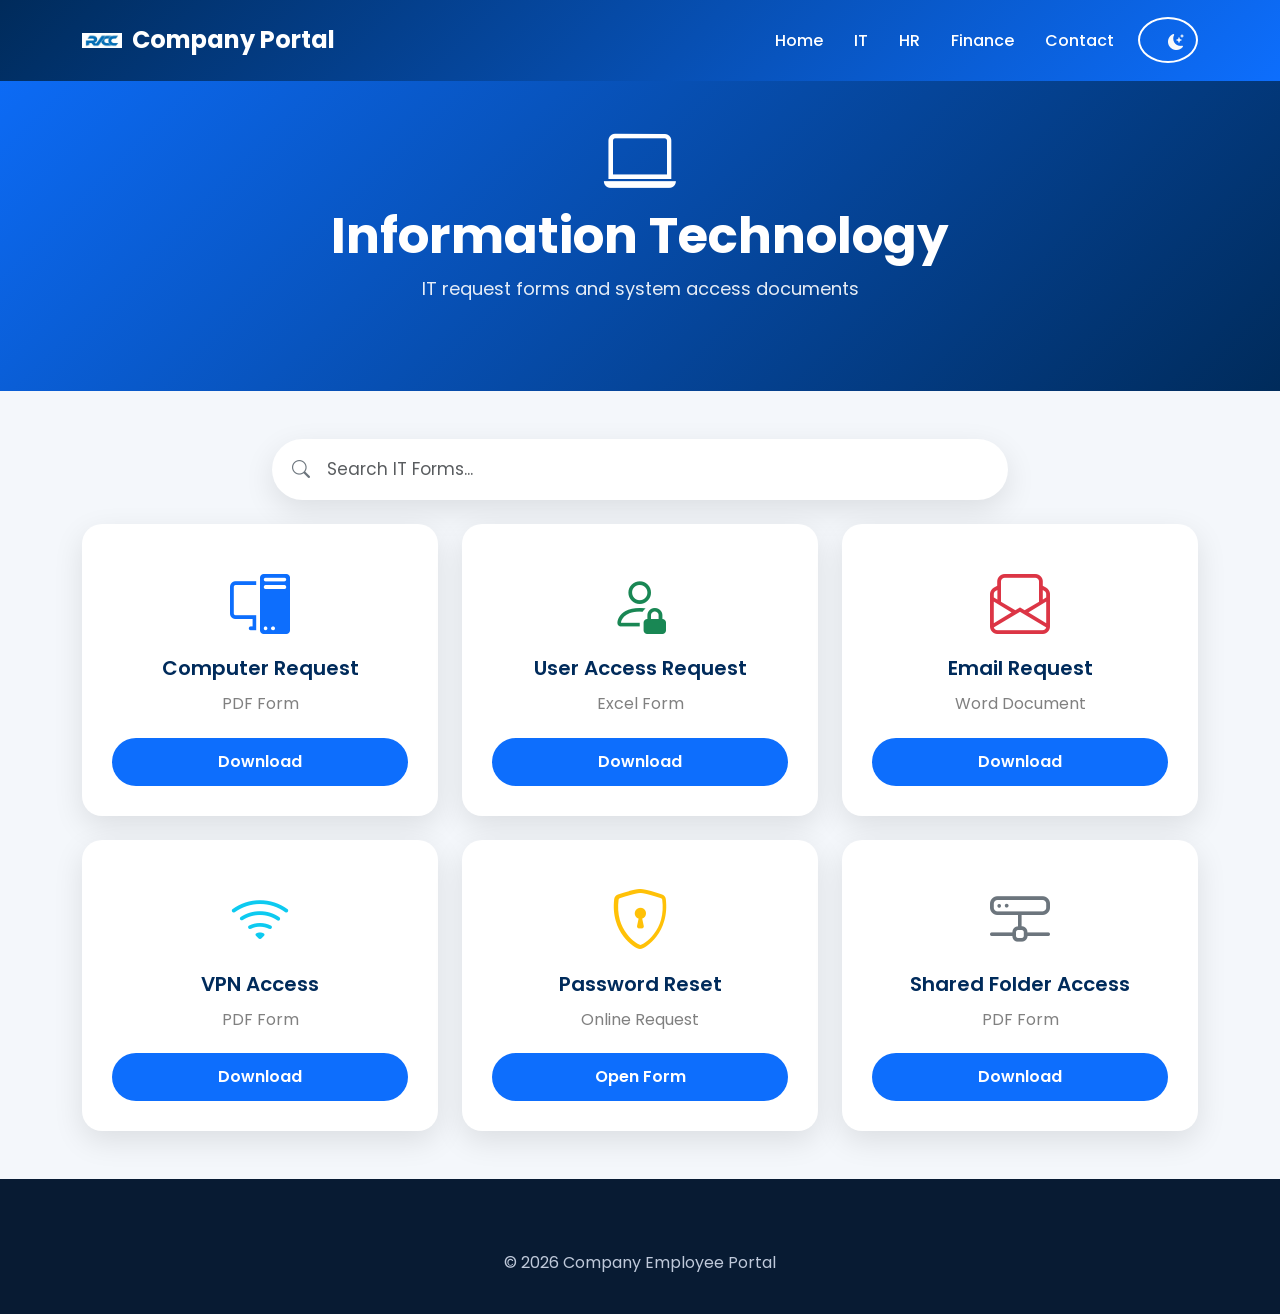
==== admin.html @ 0bd5b77a "Initial commit" ====
<!DOCTYPE html>
<html lang="en">

<head>

<meta charset="UTF-8">

<meta name="viewport" content="width=device-width, initial-scale=1">

<title>IT Forms | Company Employee Portal</title>

<link href="https://cdn.jsdelivr.net/npm/bootstrap@5.3.7/dist/css/bootstrap.min.css" rel="stylesheet">

<link rel="stylesheet" href="https://cdn.jsdelivr.net/npm/bootstrap-icons@1.11.3/font/bootstrap-icons.min.css">

<link rel="stylesheet" href="css/style.css">
<link rel="stylesheet" href="css/responsive.css">
<link rel="stylesheet" href="css/darkmode.css">
<link rel="stylesheet" href="css/animations.css">

</head>

<body>

<nav class="navbar navbar-expand-lg navbar-dark fixed-top">

<div class="container">

<a class="navbar-brand" href="index.html">

<img src="images/logo.png" width="40">

Company Portal

</a>

<button class="navbar-toggler" data-bs-toggle="collapse" data-bs-target="#navbar">

<span class="navbar-toggler-icon"></span>

</button>

<div class="collapse navbar-collapse" id="navbar">

<ul class="navbar-nav ms-auto">

<li class="nav-item"><a class="nav-link" href="index.html">Home</a></li>

<li class="nav-item"><a class="nav-link active" href="it.html">IT</a></li>

<li class="nav-item"><a class="nav-link" href="hr.html">HR</a></li>

<li class="nav-item"><a class="nav-link" href="finance.html">Finance</a></li>

<li class="nav-item"><a class="nav-link" href="contact.html">Contact</a></li>

</ul>

<button id="darkMode" class="btn btn-outline-light ms-3">

<i class="bi bi-moon-stars-fill"></i>

</button>

</div>

</div>

</nav>

<section class="department-header">

<div class="container text-center">

<i class="bi bi-laptop display-2"></i>

<h1>Information Technology</h1>

<p>IT request forms and system access documents</p>

</div>

</section>

<section class="container py-5">

<div class="row mb-4">

<div class="col-lg-8 mx-auto">

<div class="search-box">

<i class="bi bi-search"></i>

<input id="formSearch"

class="form-control"

placeholder="Search IT Forms...">

</div>

</div>

</div>

<div class="row g-4">

<div class="col-md-4">

<div class="form-card">

<i class="bi bi-pc-display form-icon text-primary"></i>

<h5>Computer Request</h5>

<p>PDF Form</p>

<a href="YOUR_ONEDRIVE_LINK"

class="btn btn-primary w-100"

target="_blank">

Download

</a>

</div>

</div>

<div class="col-md-4">

<div class="form-card">

<i class="bi bi-person-lock form-icon text-success"></i>

<h5>User Access Request</h5>

<p>Excel Form</p>

<a href="YOUR_ONEDRIVE_LINK"

class="btn btn-primary w-100"

target="_blank">

Download

</a>

</div>

</div>

<div class="col-md-4">

<div class="form-card">

<i class="bi bi-envelope-paper form-icon text-danger"></i>

<h5>Email Request</h5>

<p>Word Document</p>

<a href="YOUR_ONEDRIVE_LINK"

class="btn btn-primary w-100"

target="_blank">

Download

</a>

</div>

</div>

<div class="col-md-4">

<div class="form-card">

<i class="bi bi-wifi form-icon text-info"></i>

<h5>VPN Access</h5>

<p>PDF Form</p>

<a href="YOUR_ONEDRIVE_LINK"

class="btn btn-primary w-100"

target="_blank">

Download

</a>

</div>

</div>

<div class="col-md-4">

<div class="form-card">

<i class="bi bi-shield-lock form-icon text-warning"></i>

<h5>Password Reset</h5>

<p>Online Request</p>

<a href="YOUR_ONEDRIVE_LINK"

class="btn btn-primary w-100"

target="_blank">

Open Form

</a>

</div>

</div>

<div class="col-md-4">

<div class="form-card">

<i class="bi bi-hdd-network form-icon text-secondary"></i>

<h5>Shared Folder Access</h5>

<p>PDF Form</p>

<a href="YOUR_ONEDRIVE_LINK"

class="btn btn-primary w-100"

target="_blank">

Download

</a>

</div>

</div>

</div>

</section>

<footer class="footer">

<div class="container text-center">

<p>

© <span id="currentYear"></span>

Company Employee Portal

</p>

</div>

</footer>

<button id="scrollTopBtn" class="scroll-top">

<i class="bi bi-arrow-up"></i>

</button>

<script src="https://cdn.jsdelivr.net/npm/bootstrap@5.3.7/dist/js/bootstrap.bundle.min.js"></script>

<script src="js/script.js"></script>
<script src="js/search.js"></script>
<script src="js/darkmode.js"></script>
<script src="js/counter.js"></script>
<script src="js/scroll.js"></script>

</body>

</html>
---- css/style.css ----
/* =====================================================
   COMPANY EMPLOYEE PORTAL
   STYLE.CSS
===================================================== */

/* =============================
   Google Font
============================= */

@import url('https://fonts.googleapis.com/css2?family=Poppins:wght@300;400;500;600;700;800&display=swap');

/* =============================
   Root Variables
============================= */

:root{

    --primary:#0d6efd;
    --secondary:#002b5b;
    --accent:#0dcaf0;

    --success:#198754;
    --warning:#ffc107;
    --danger:#dc3545;

    --light:#f4f7fb;
    --white:#ffffff;

    --dark:#1b1b1b;

    --gray:#6c757d;

    --shadow:0 10px 30px rgba(0,0,0,.10);

    --radius:18px;

    --transition:.35s ease;

}

/* =============================
   Reset
============================= */

*{

margin:0;
padding:0;
box-sizing:border-box;

}

html{

scroll-behavior:smooth;

}

body{

font-family:'Poppins',sans-serif;

background:var(--light);

color:#333;

line-height:1.7;

overflow-x:hidden;

}

/* =============================
   Links
============================= */

a{

text-decoration:none;

transition:var(--transition);

}

a:hover{

text-decoration:none;

}

/* =============================
   Images
============================= */

img{

max-width:100%;

display:block;

}

/* =============================
   Section Padding
============================= */

section{

padding:70px 0;

}

/* =============================
   Section Title
============================= */

.section-title{

font-size:34px;

font-weight:700;

color:var(--secondary);

margin-bottom:40px;

position:relative;

}

.section-title::after{

content:"";

position:absolute;

left:0;

bottom:-12px;

width:80px;

height:4px;

background:var(--primary);

border-radius:20px;

}

/* =============================
   Buttons
============================= */

.btn{

border-radius:40px;

padding:12px 28px;

font-weight:600;

transition:.35s;

}

.btn-primary{

background:var(--primary);

border:none;

}

.btn-primary:hover{

transform:translateY(-3px);

box-shadow:0 10px 25px rgba(13,110,253,.30);

}

.btn-outline-light{

border:2px solid white;

}

.btn-outline-light:hover{

background:white;

color:var(--primary);

}

/* =============================
   Navbar
============================= */

.navbar{

background:linear-gradient(135deg,
var(--secondary),
var(--primary));

padding:15px 0;

transition:.4s;

z-index:9999;

}

.navbar-brand{

font-size:24px;

font-weight:700;

color:white;

display:flex;

align-items:center;

}

.navbar-brand img{

margin-right:10px;

}

.navbar-nav .nav-link{

color:white;

font-weight:500;

margin-left:15px;

transition:.3s;

}

.navbar-nav .nav-link:hover{

color:#ffd54f;

}

.navbar .form-control{

border-radius:50px;

padding-left:18px;

}

#darkMode{

border-radius:50%;

width:46px;

height:46px;

}

/* =============================
   Hero Section
============================= */

.hero{

background:linear-gradient(135deg,
#0d6efd,
#002b5b);

min-height:100vh;

display:flex;

align-items:center;

color:white;

padding-top:120px;

}

.hero h1{

font-size:55px;

font-weight:800;

margin-bottom:25px;

}

.hero p{

font-size:18px;

opacity:.95;

margin-bottom:30px;

}

.hero-img{

animation:floatImage 4s ease-in-out infinite;

filter:drop-shadow(0 25px 30px rgba(0,0,0,.25));

}

/* =============================
   Statistics
============================= */

.stats{

background:white;

}

.stat-card{

background:white;

padding:40px;

border-radius:20px;

box-shadow:var(--shadow);

text-align:center;

transition:.35s;

height:100%;

}

.stat-card:hover{

transform:translateY(-8px);

}

.stat-card i{

font-size:50px;

color:var(--primary);

margin-bottom:20px;

}

.stat-card h2{

font-size:42px;

font-weight:700;

color:var(--secondary);

}

.stat-card p{

color:gray;

margin-top:10px;

}
/* =====================================================
   QUICK ACCESS CARDS
===================================================== */

.portal-card{

    background:rgba(255,255,255,.85);

    backdrop-filter:blur(10px);

    border-radius:20px;

    padding:35px;

    text-align:center;

    box-shadow:0 12px 30px rgba(0,0,0,.08);

    transition:.4s;

    height:100%;

    border:1px solid rgba(255,255,255,.25);

}

.portal-card:hover{

    transform:translateY(-10px);

    box-shadow:0 25px 40px rgba(13,110,253,.18);

}

.portal-card i{

    font-size:55px;

    color:var(--primary);

    margin-bottom:20px;

}

.portal-card h4{

    font-size:22px;

    font-weight:600;

    color:var(--secondary);

    margin-bottom:18px;

}

/* =====================================================
   ANNOUNCEMENTS
===================================================== */

.announcement-card{

    background:white;

    display:flex;

    gap:20px;

    align-items:flex-start;

    border-left:5px solid var(--primary);

    padding:25px;

    border-radius:15px;

    box-shadow:var(--shadow);

    margin-bottom:25px;

    transition:.35s;

}

.announcement-card:hover{

    transform:translateX(8px);

}

.announcement-date{

    background:var(--primary);

    color:white;

    min-width:95px;

    padding:12px;

    text-align:center;

    border-radius:12px;

    font-size:14px;

    font-weight:600;

}

.announcement-card h5{

    color:var(--secondary);

    margin-bottom:8px;

}

.announcement-card p{

    color:#666;

    margin:0;

}

/* =====================================================
   SEARCH AREA
===================================================== */

.search-area{

    background:linear-gradient(135deg,#eef5ff,#ffffff);

}

.search-box{

    position:relative;

}

.search-box i{

    position:absolute;

    left:20px;

    top:50%;

    transform:translateY(-50%);

    color:var(--gray);

    font-size:18px;

}

.search-box input{

    padding:18px 18px 18px 55px;

    border:none;

    border-radius:50px;

    box-shadow:var(--shadow);

    font-size:17px;

}

.search-box input:focus{

    box-shadow:0 0 0 .25rem rgba(13,110,253,.25);

}

/* =====================================================
   FORM CARDS
===================================================== */

.form-card{

    background:white;

    border-radius:20px;

    padding:30px;

    text-align:center;

    box-shadow:var(--shadow);

    transition:.35s;

    height:100%;

}

.form-card:hover{

    transform:translateY(-10px);

    box-shadow:0 20px 35px rgba(0,0,0,.15);

}

.form-icon{

    font-size:60px;

    margin-bottom:20px;

}

.form-card h5{

    color:var(--secondary);

    font-weight:600;

    margin-bottom:10px;

}

.form-card p{

    color:gray;

    margin-bottom:20px;

}

/* =====================================================
   DEPARTMENTS
===================================================== */

.department-section{

    background:#f8fbff;

}

.department-card{

    display:block;

    background:white;

    border-radius:18px;

    text-align:center;

    padding:35px 20px;

    box-shadow:var(--shadow);

    transition:.35s;

    color:var(--secondary);

}

.department-card:hover{

    background:linear-gradient(135deg,var(--primary),var(--secondary));

    color:white;

    transform:translateY(-10px);

}

.department-card i{

    font-size:55px;

    margin-bottom:15px;

    display:block;

}

.department-card h5{

    font-weight:600;

}

/* =====================================================
   POLICY CARDS
===================================================== */

.policy-card{

    background:white;

    border-radius:20px;

    padding:30px;

    text-align:center;

    box-shadow:var(--shadow);

    transition:.35s;

    height:100%;

}

.policy-card:hover{

    transform:translateY(-8px);

    border-top:5px solid var(--primary);

}

.policy-card i{

    font-size:50px;

    color:var(--primary);

    margin-bottom:18px;

}

.policy-card h5{

    color:var(--secondary);

    margin-bottom:10px;

}

.policy-card p{

    color:#666;

    min-height:55px;

}

/* =====================================================
   USEFUL LINKS
===================================================== */

.useful-links{

    background:linear-gradient(135deg,#0d6efd,#002b5b);

}

.useful-links .section-title{

    color:white;

}

.link-card{

    display:block;

    background:rgba(255,255,255,.15);

    backdrop-filter:blur(8px);

    color:white;

    border-radius:20px;

    text-align:center;

    padding:25px;

    transition:.35s;

}

.link-card:hover{

    background:white;

    color:var(--primary);

    transform:translateY(-8px);

}

.link-card i{

    font-size:42px;

    display:block;

    margin-bottom:12px;

}


.contact-card{

    background:#fff;

    border-radius:20px;

    padding:30px;

    text-align:center;

    box-shadow:0 10px 25px rgba(0,0,0,.08);

    transition:.35s;

    height:100%;

    border-top:5px solid transparent;

}

.contact-card:hover{

    transform:translateY(-10px);

    border-top:5px solid var(--primary);

}

.contact-card i{

    font-size:55px;

    color:var(--primary);

    margin-bottom:20px;

}

.contact-card h5{

    color:var(--secondary);

    font-weight:600;

    margin-bottom:15px;

}

.contact-card p{

    margin-bottom:8px;

    color:#666;

    font-size:15px;

}

/* =====================================================
   NEWSLETTER SECTION
===================================================== */

.newsletter{

    background:linear-gradient(135deg,#0d6efd,#002b5b);

    color:#fff;

}

.newsletter h2{

    font-size:38px;

    font-weight:700;

    margin-bottom:15px;

}

.newsletter p{

    font-size:17px;

    opacity:.9;

}

.newsletter .btn{

    background:#fff;

    color:var(--primary);

    border:none;

    font-weight:600;

}

.newsletter .btn:hover{

    transform:translateY(-4px);

}

/* =====================================================
   FOOTER
===================================================== */

.footer{

    background:#081b33;

    color:#d9e5ff;

    padding:70px 0 20px;

}

.footer h4,
.footer h5{

    color:#fff;

    margin-bottom:20px;

}

.footer p{

    color:#bfc9da;

    line-height:1.8;

}

.footer-links{

    list-style:none;

    padding:0;

    margin:0;

}

.footer-links li{

    margin-bottom:12px;

}

.footer-links a{

    color:#d9e5ff;

    transition:.3s;

}

.footer-links a:hover{

    color:#fff;

    padding-left:8px;

}

.footer hr{

    border-color:rgba(255,255,255,.15);

    margin:35px 0;

}

/* =====================================================
   SOCIAL ICONS
===================================================== */

.social-icons{

    display:flex;

    gap:12px;

    margin-top:20px;

}

.social-icons a{

    width:45px;

    height:45px;

    display:flex;

    align-items:center;

    justify-content:center;

    border-radius:50%;

    background:rgba(255,255,255,.1);

    color:#fff;

    transition:.35s;

}

.social-icons a:hover{

    background:var(--primary);

    transform:translateY(-6px);

}

/* =====================================================
   SCROLL TO TOP
===================================================== */

.scroll-top{

    position:fixed;

    right:30px;

    bottom:30px;

    width:55px;

    height:55px;

    border:none;

    border-radius:50%;

    background:var(--primary);

    color:#fff;

    font-size:22px;

    cursor:pointer;

    display:none;

    z-index:999;

    box-shadow:0 8px 20px rgba(13,110,253,.35);

    transition:.35s;

}

.scroll-top:hover{

    transform:translateY(-6px);

    background:#0056d6;

}

/* =====================================================
   BADGES
===================================================== */

.badge{

    padding:10px 18px;

    border-radius:30px;

    font-weight:500;

    letter-spacing:.5px;

}

/* =====================================================
   GLASS EFFECT
===================================================== */

.glass{

    background:rgba(255,255,255,.18);

    backdrop-filter:blur(12px);

    border:1px solid rgba(255,255,255,.25);

}

/* =====================================================
   SHADOW UTILITIES
===================================================== */

.shadow-soft{

    box-shadow:0 12px 30px rgba(0,0,0,.08);

}

.shadow-medium{

    box-shadow:0 18px 35px rgba(0,0,0,.12);

}

.shadow-large{

    box-shadow:0 25px 50px rgba(0,0,0,.18);

}

/* =====================================================
   SPACING HELPERS
===================================================== */

.mt-80{

    margin-top:80px;

}

.mb-80{

    margin-bottom:80px;

}

.py-80{

    padding:80px 0;

}

/* =====================================================
   CARD HOVER EFFECT
===================================================== */

.portal-card,
.form-card,
.policy-card,
.contact-card{

    overflow:hidden;

    position:relative;

}

.portal-card::before,
.form-card::before,
.policy-card::before,
.contact-card::before{

    content:"";

    position:absolute;

    left:-100%;

    top:0;

    width:100%;

    height:100%;

    background:linear-gradient(
        120deg,
        transparent,
        rgba(255,255,255,.35),
        transparent
    );

    transition:.7s;

}

.portal-card:hover::before,
.form-card:hover::before,
.policy-card:hover::before,
.contact-card:hover::before{

    left:100%;

}

/* =====================================================
   HERO IMAGE ANIMATION
===================================================== */

@keyframes floatImage{

    0%{
        transform:translateY(0px);
    }

    50%{
        transform:translateY(-18px);
    }

    100%{
        transform:translateY(0px);
    }

}

/* =====================================================
   FADE UP ANIMATION
===================================================== */

@keyframes fadeUp{

    from{

        opacity:0;

        transform:translateY(40px);

    }

    to{

        opacity:1;

        transform:translateY(0);

    }

}

.fade-up{

    animation:fadeUp .8s ease;

}

/* =====================================================
   ZOOM IN
===================================================== */

@keyframes zoomIn{

    from{

        transform:scale(.85);

        opacity:0;

    }

    to{

        transform:scale(1);

        opacity:1;

    }

}

.zoom{

    animation:zoomIn .6s ease;

}

/* =====================================================
   SLIDE LEFT
===================================================== */

@keyframes slideLeft{

    from{

        opacity:0;

        transform:translateX(-60px);

    }

    to{

        opacity:1;

        transform:translateX(0);

    }

}

.slide-left{

    animation:slideLeft .7s ease;

}

/* =====================================================
   SLIDE RIGHT
===================================================== */

@keyframes slideRight{

    from{

        opacity:0;

        transform:translateX(60px);

    }

    to{

        opacity:1;

        transform:translateX(0);

    }

}

.slide-right{

    animation:slideRight .7s ease;

}

/* =====================================================
   COUNTER
===================================================== */

.counter{

    font-size:48px;

    font-weight:700;

    color:var(--secondary);

}

/* =====================================================
   TABLE DESIGN
===================================================== */

.table{

    background:#fff;

    border-radius:15px;

    overflow:hidden;

    box-shadow:var(--shadow);

}

.table thead{

    background:var(--primary);

    color:#fff;

}

.table th{

    border:none;

    padding:18px;

}

.table td{

    padding:18px;

    vertical-align:middle;

}

.table tbody tr:hover{

    background:#f5f9ff;

}

/* =====================================================
   DOCUMENT LIST
===================================================== */

.document-item{

    display:flex;

    justify-content:space-between;

    align-items:center;

    background:#fff;

    padding:18px 20px;

    border-radius:15px;

    margin-bottom:15px;

    box-shadow:0 6px 15px rgba(0,0,0,.06);

    transition:.3s;

}

.document-item:hover{

    transform:translateX(8px);

    border-left:5px solid var(--primary);

}

.document-item h6{

    margin:0;

    font-weight:600;

    color:var(--secondary);

}

.document-item p{

    margin:0;

    color:#666;

    font-size:14px;

}

/* =====================================================
   DOWNLOAD BUTTON
===================================================== */

.download-btn{

    background:var(--primary);

    color:#fff;

    border:none;

    padding:8px 18px;

    border-radius:30px;

    transition:.3s;

}

.download-btn:hover{

    background:var(--secondary);

    transform:translateY(-2px);

}

/* =====================================================
   DEPARTMENT HEADER
===================================================== */

.department-header{

    background:linear-gradient(
        135deg,
        var(--primary),
        var(--secondary)
    );

    color:#fff;

    padding:120px 0 70px;

    text-align:center;

}

.department-header h1{

    font-size:50px;

    font-weight:700;

}

.department-header p{

    font-size:18px;

    opacity:.9;

}

/* =====================================================
   BREADCRUMB
===================================================== */

.breadcrumb{

    background:transparent;

    margin-bottom:0;

}

.breadcrumb-item a{

    color:#fff;

}

.breadcrumb-item.active{

    color:#ddd;

}

/* =====================================================
   CATEGORY CARD
===================================================== */

.category-card{

    background:#fff;

    border-radius:18px;

    text-align:center;

    padding:30px;

    box-shadow:var(--shadow);

    transition:.35s;

}

.category-card:hover{

    transform:translateY(-8px);

}

.category-card i{

    font-size:45px;

    color:var(--primary);

    margin-bottom:15px;

}

.category-card h5{

    color:var(--secondary);

}

/* =====================================================
   ALERT BOX
===================================================== */

.alert-custom{

    border-left:5px solid var(--warning);

    background:#fff8e1;

    padding:18px;

    border-radius:12px;

    color:#5f4b00;

}

/* =====================================================
   LOADING SPINNER
===================================================== */

.loader{

    width:60px;

    height:60px;

    border:6px solid #eee;

    border-top:6px solid var(--primary);

    border-radius:50%;

    animation:spin 1s linear infinite;

    margin:auto;

}

@keyframes spin{

    100%{

        transform:rotate(360deg);

    }

}

/* =====================================================
   ICON COLORS
===================================================== */

.text-hr{

    color:#198754;

}

.text-it{

    color:#0d6efd;

}

.text-finance{

    color:#ffc107;

}

.text-hse{

    color:#dc3545;

}

.text-admin{

    color:#6f42c1;

}

/* =====================================================
   DASHBOARD WIDGETS
===================================================== */

.dashboard-widget{
    background:#fff;
    border-radius:20px;
    padding:25px;
    box-shadow:var(--shadow);
    transition:.35s;
    height:100%;
}

.dashboard-widget:hover{
    transform:translateY(-8px);
}

.dashboard-widget h4{
    color:var(--secondary);
    margin-bottom:15px;
}

.dashboard-widget p{
    color:#666;
}

/* =====================================================
   INFO BOX
===================================================== */

.info-box{
    display:flex;
    align-items:center;
    gap:18px;
    background:#fff;
    padding:20px;
    border-radius:18px;
    box-shadow:var(--shadow);
    margin-bottom:20px;
}

.info-box i{
    width:65px;
    height:65px;
    display:flex;
    align-items:center;
    justify-content:center;
    background:var(--primary);
    color:#fff;
    font-size:28px;
    border-radius:15px;
}

.info-box h5{
    margin:0;
    color:var(--secondary);
}

.info-box span{
    color:#777;
    font-size:14px;
}

/* =====================================================
   FILE BADGES
===================================================== */

.file-badge{
    display:inline-block;
    padding:6px 14px;
    border-radius:25px;
    color:#fff;
    font-size:13px;
    font-weight:600;
}

.pdf{
    background:#dc3545;
}

.word{
    background:#0d6efd;
}

.excel{
    background:#198754;
}

.zip{
    background:#6f42c1;
}

/* =====================================================
   NOTIFICATION BADGE
===================================================== */

.notify-badge{
    background:red;
    color:#fff;
    font-size:12px;
    border-radius:50%;
    width:22px;
    height:22px;
    display:flex;
    align-items:center;
    justify-content:center;
}

/* =====================================================
   SEARCH RESULT
===================================================== */

.search-result{
    background:#fff;
    border-radius:15px;
    padding:18px;
    margin-bottom:15px;
    box-shadow:0 8px 20px rgba(0,0,0,.08);
    transition:.3s;
}

.search-result:hover{
    transform:translateX(5px);
}

.search-result h6{
    color:var(--secondary);
}

.search-result small{
    color:#888;
}

/* =====================================================
   TIMELINE
===================================================== */

.timeline{
    position:relative;
    padding-left:35px;
}

.timeline::before{
    content:"";
    position:absolute;
    left:10px;
    top:0;
    bottom:0;
    width:3px;
    background:var(--primary);
}

.timeline-item{
    position:relative;
    margin-bottom:30px;
}

.timeline-item::before{
    content:"";
    position:absolute;
    left:-30px;
    top:5px;
    width:18px;
    height:18px;
    background:var(--primary);
    border-radius:50%;
}

.timeline-item h6{
    color:var(--secondary);
    margin-bottom:5px;
}

.timeline-item p{
    color:#666;
    margin:0;
}

/* =====================================================
   CUSTOM SCROLLBAR
===================================================== */

::-webkit-scrollbar{
    width:10px;
}

::-webkit-scrollbar-track{
    background:#f1f1f1;
}

::-webkit-scrollbar-thumb{
    background:var(--primary);
    border-radius:30px;
}

::-webkit-scrollbar-thumb:hover{
    background:var(--secondary);
}

/* =====================================================
   PRINT STYLE
===================================================== */

@media print{

    .navbar,
    .footer,
    .scroll-top,
    .btn{
        display:none;
    }

    body{
        background:white;
    }

}

/* =====================================================
   UTILITIES
===================================================== */

.rounded-xl{
    border-radius:25px;
}

.text-primary-dark{
    color:var(--secondary);
}

.bg-gradient-blue{
    background:linear-gradient(
        135deg,
        var(--primary),
        var(--secondary)
    );
}

.bg-light-blue{
    background:#eef5ff;
}

.text-small{
    font-size:14px;
}

.text-large{
    font-size:20px;
}

.border-primary{
    border:2px solid var(--primary);
}

.border-radius{
    border-radius:20px;
}

.cursor-pointer{
    cursor:pointer;
}

/* =====================================================
   END OF STYLE.CSS
===================================================== */
---- css/responsive.css ----
/* ============================================
   RESPONSIVE.CSS
============================================ */

/* Large Devices */

@media (max-width:1200px){

.hero h1{

font-size:48px;

}

.hero p{

font-size:17px;

}

.section-title{

font-size:32px;

}

}

/* Tablets */

@media (max-width:992px){

.navbar{

padding:12px 0;

}

.navbar-nav{

margin-top:20px;

text-align:center;

}

.navbar-nav .nav-link{

margin:8px 0;

}

.hero{

text-align:center;

padding-top:130px;

min-height:auto;

}

.hero h1{

font-size:40px;

}

.hero p{

font-size:16px;

}

.hero-img{

margin-top:40px;

max-width:400px;

margin-left:auto;

margin-right:auto;

}

.section-title{

text-align:center;

}

.section-title::after{

left:50%;

transform:translateX(-50%);

}

.portal-card,

.form-card,

.policy-card,

.contact-card,

.stat-card{

margin-bottom:20px;

}

.newsletter{

text-align:center;

}

.newsletter .btn{

margin-top:20px;

}

.footer{

text-align:center;

}

.social-icons{

justify-content:center;

margin-top:20px;

}

}

/* Mobile */

@media (max-width:768px){

.hero{

padding-top:120px;

}

.hero h1{

font-size:34px;

line-height:1.3;

}

.hero p{

font-size:15px;

}

.hero .btn{

width:100%;

margin-bottom:15px;

}

.stat-card{

padding:25px;

}

.stat-card h2{

font-size:34px;

}

.portal-card{

padding:25px;

}

.portal-card i{

font-size:42px;

}

.form-card{

padding:25px;

}

.policy-card{

padding:25px;

}

.department-card{

padding:25px;

}

.contact-card{

padding:25px;

}

.search-box input{

font-size:15px;

padding:14px 18px 14px 50px;

}

.announcement-card{

flex-direction:column;

text-align:center;

}

.announcement-date{

width:100%;

}

.footer{

padding:50px 0 20px;

}

}

/* Small Mobile */

@media (max-width:576px){

.hero h1{

font-size:28px;

}

.section-title{

font-size:26px;

}

.navbar-brand{

font-size:20px;

}

.btn{

padding:10px 20px;

font-size:14px;

}

.form-control{

font-size:14px;

}

.stat-card i{

font-size:40px;

}

.form-icon{

font-size:50px;

}

.department-card i{

font-size:45px;

}

.contact-card i{

font-size:45px;

}

.scroll-top{

width:45px;

height:45px;

font-size:18px;

right:15px;

bottom:15px;

}

}

/* Landscape Mobile */

@media (max-width:768px) and (orientation:landscape){

.hero{

padding-top:100px;

}

.hero-img{

max-width:250px;

}

}
---- css/darkmode.css ----
/* ==========================================
   DARK MODE
========================================== */

body.dark-mode{

    background:#121212;
    color:#e8e8e8;
}

/* Navbar */

body.dark-mode .navbar{

    background:linear-gradient(135deg,#111827,#1f2937);

}

/* Hero */

body.dark-mode .hero{

    background:linear-gradient(135deg,#111827,#1e3a8a);

}

/* Cards */

body.dark-mode .portal-card,
body.dark-mode .form-card,
body.dark-mode .policy-card,
body.dark-mode .contact-card,
body.dark-mode .stat-card,
body.dark-mode .announcement-card,
body.dark-mode .dashboard-widget,
body.dark-mode .category-card,
body.dark-mode .document-item{

    background:#1f2937;
    color:#f5f5f5;
    border:1px solid #374151;

}

/* Text */

body.dark-mode h1,
body.dark-mode h2,
body.dark-mode h3,
body.dark-mode h4,
body.dark-mode h5,
body.dark-mode h6{

    color:#ffffff;

}

body.dark-mode p{

    color:#d1d5db;

}

body.dark-mode .section-title{

    color:#ffffff;

}

/* Search */

body.dark-mode .search-area{

    background:#111827;

}

body.dark-mode .search-box input{

    background:#374151;
    color:#ffffff;
    border:1px solid #4b5563;

}

body.dark-mode .search-box input::placeholder{

    color:#cbd5e1;

}

/* Table */

body.dark-mode .table{

    background:#1f2937;
    color:white;

}

body.dark-mode .table td{

    border-color:#374151;

}

body.dark-mode .table tbody tr:hover{

    background:#2d3748;

}

/* Department Section */

body.dark-mode .department-section{

    background:#111827;

}

/* Useful Links */

body.dark-mode .link-card{

    background:#1f2937;
    color:white;

}

body.dark-mode .link-card:hover{

    background:#2563eb;

}

/* Newsletter */

body.dark-mode .newsletter{

    background:linear-gradient(135deg,#111827,#1e293b);

}

/* Footer */

body.dark-mode .footer{

    background:#0b1120;

}

/* Forms */

body.dark-mode input,
body.dark-mode textarea,
body.dark-mode select{

    background:#374151;
    color:white;
    border:1px solid #4b5563;

}

body.dark-mode input::placeholder,
body.dark-mode textarea::placeholder{

    color:#cbd5e1;

}

/* Buttons */

body.dark-mode .btn-primary{

    background:#2563eb;

}

body.dark-mode .btn-outline-primary{

    color:#60a5fa;
    border-color:#60a5fa;

}

body.dark-mode .btn-outline-primary:hover{

    background:#2563eb;
    color:white;

}

/* Scroll Button */

body.dark-mode .scroll-top{

    background:#2563eb;

}

/* Footer Links */

body.dark-mode .footer-links a{

    color:#cbd5e1;

}

body.dark-mode .footer-links a:hover{

    color:#ffffff;

}

/* Smooth Transition */

body,
.navbar,
.portal-card,
.form-card,
.policy-card,
.contact-card,
.footer,
.hero,
.department-section{

    transition:all .4s ease;

}
---- css/animations.css ----
/* ==========================================
   ANIMATIONS.CSS
========================================== */

/* Fade In */

@keyframes fadeIn {

    from {
        opacity: 0;
    }

    to {
        opacity: 1;
    }

}

.fade-in {
    animation: fadeIn 0.8s ease-in-out;
}

/* Fade Up */

@keyframes fadeUp {

    from {

        opacity: 0;

        transform: translateY(40px);

    }

    to {

        opacity: 1;

        transform: translateY(0);

    }

}

.fade-up {

    animation: fadeUp .8s ease forwards;

}

/* Slide Left */

@keyframes slideLeft {

    from {

        transform: translateX(-60px);

        opacity: 0;

    }

    to {

        transform: translateX(0);

        opacity: 1;

    }

}

.slide-left {

    animation: slideLeft .8s ease;

}

/* Slide Right */

@keyframes slideRight {

    from {

        transform: translateX(60px);

        opacity: 0;

    }

    to {

        transform: translateX(0);

        opacity: 1;

    }

}

.slide-right {

    animation: slideRight .8s ease;

}

/* Zoom */

@keyframes zoom {

    from {

        transform: scale(.8);

        opacity: 0;

    }

    to {

        transform: scale(1);

        opacity: 1;

    }

}

.zoom {

    animation: zoom .6s ease;

}

/* Floating */

@keyframes floating {

    0% {

        transform: translateY(0);

    }

    50% {

        transform: translateY(-10px);

    }

    100% {

        transform: translateY(0);

    }

}

.float {

    animation: floating 3s ease-in-out infinite;

}

/* Rotate */

@keyframes rotateIcon {

    from {

        transform: rotate(0deg);

    }

    to {

        transform: rotate(360deg);

    }

}

.rotate:hover {

    animation: rotateIcon .8s linear;

}

/* Pulse */

@keyframes pulse {

    0% {

        transform: scale(1);

    }

    50% {

        transform: scale(1.08);

    }

    100% {

        transform: scale(1);

    }

}

.pulse:hover {

    animation: pulse .6s;

}

/* Bounce */

@keyframes bounce {

    0%,100% {

        transform: translateY(0);

    }

    50% {

        transform: translateY(-12px);

    }

}

.bounce:hover {

    animation: bounce .6s;

}

/* Card Hover */

.portal-card,
.form-card,
.policy-card,
.contact-card,
.department-card{

    transition:all .35s ease;

}

.portal-card:hover,
.form-card:hover,
.policy-card:hover,
.contact-card:hover,
.department-card:hover{

    transform:translateY(-10px);

}

/* Button Hover */

.btn{

    transition:.3s;

}

.btn:hover{

    transform:translateY(-3px);

}

/* Icon Hover */

i{

    transition:.3s;

}

.portal-card:hover i,
.department-card:hover i,
.contact-card:hover i{

    transform:scale(1.15);

}

/* Hero Image */

.hero-img{

    animation:floating 5s ease-in-out infinite;

}

/* Scroll Reveal */

.reveal{

    opacity:0;

    transform:translateY(60px);

    transition:1s;

}

.reveal.active{

    opacity:1;

    transform:translateY(0);

}

/* Loader */

.loader{

    width:60px;

    height:60px;

    border:6px solid #ddd;

    border-top:6px solid #0d6efd;

    border-radius:50%;

    animation:spin 1s linear infinite;

}

@keyframes spin{

    100%{

        transform:rotate(360deg);

    }

}

/* Ripple Button */

.btn-ripple{

    position:relative;

    overflow:hidden;

}

.btn-ripple::after{

    content:"";

    position:absolute;

    width:0;

    height:0;

    background:rgba(255,255,255,.4);

    border-radius:50%;

    left:50%;

    top:50%;

    transform:translate(-50%,-50%);

    transition:.6s;

}

.btn-ripple:hover::after{

    width:300px;

    height:300px;

}

/* Smooth Page */

body{

    animation:fadeIn .6s;

}
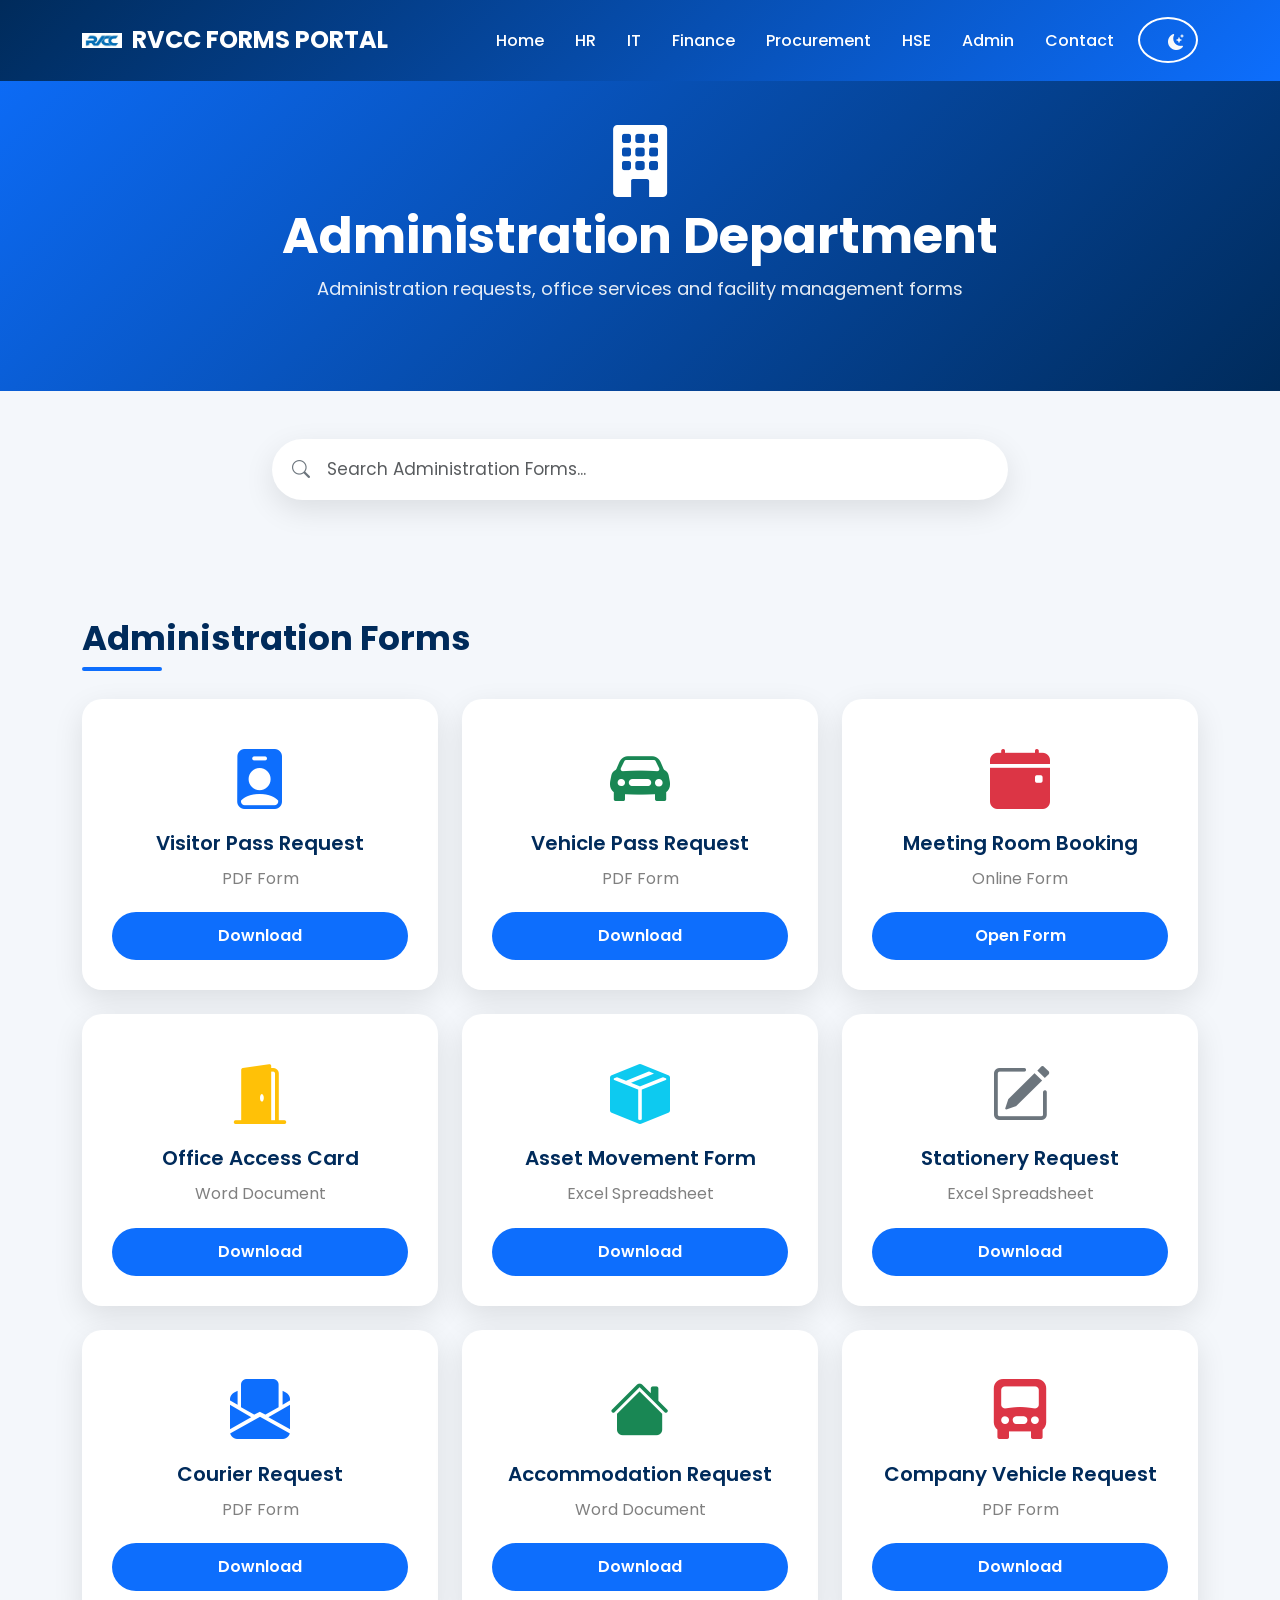
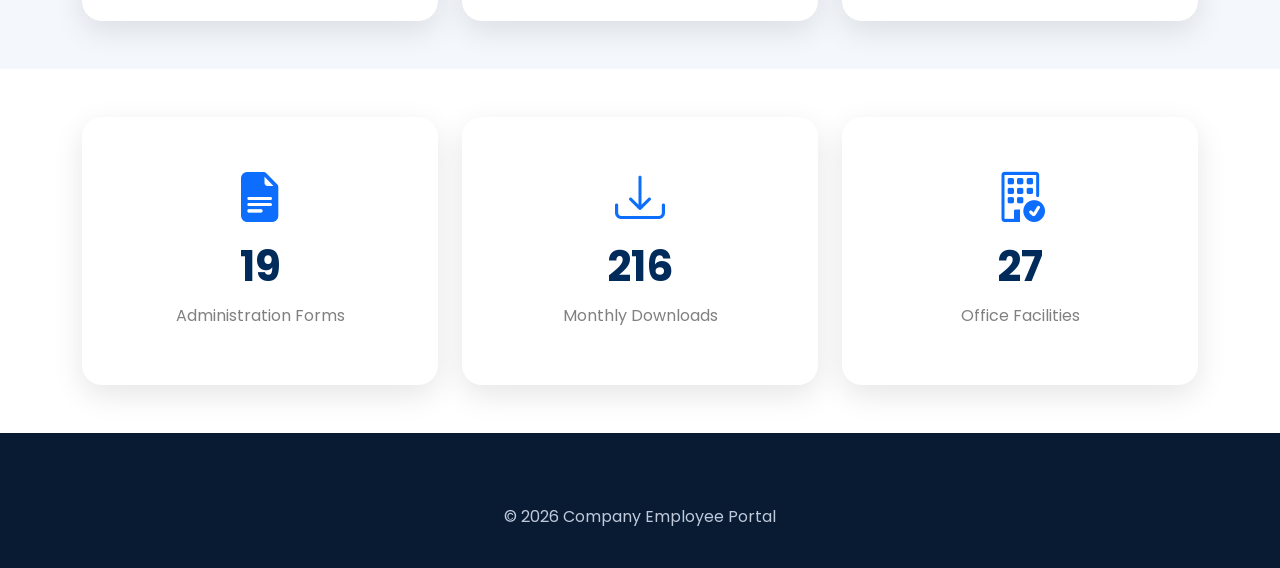
==== commit b2745d76: "updated changes" ====
--- a/admin.html
+++ b/admin.html
@@ -4,13 +4,11 @@
 <head>
 
 <meta charset="UTF-8">
-
 <meta name="viewport" content="width=device-width, initial-scale=1">
 
-<title>IT Forms | Company Employee Portal</title>
+<title>Administration Forms | Company Employee Portal</title>
 
 <link href="https://cdn.jsdelivr.net/npm/bootstrap@5.3.7/dist/css/bootstrap.min.css" rel="stylesheet">
-
 <link rel="stylesheet" href="https://cdn.jsdelivr.net/npm/bootstrap-icons@1.11.3/font/bootstrap-icons.min.css">
 
 <link rel="stylesheet" href="css/style.css">
@@ -22,6 +20,8 @@
 
 <body>
 
+<!-- ================= NAVBAR ================= -->
+
 <nav class="navbar navbar-expand-lg navbar-dark fixed-top">
 
 <div class="container">
@@ -30,11 +30,17 @@
 
 <img src="images/logo.png" width="40">
 
-Company Portal
-
-</a>
-
-<button class="navbar-toggler" data-bs-toggle="collapse" data-bs-target="#navbar">
+RVCC FORMS PORTAL
+
+</a>
+
+<button class="navbar-toggler"
+
+type="button"
+
+data-bs-toggle="collapse"
+
+data-bs-target="#navbar">
 
 <span class="navbar-toggler-icon"></span>
 
@@ -46,12 +52,18 @@
 
 <li class="nav-item"><a class="nav-link" href="index.html">Home</a></li>
 
-<li class="nav-item"><a class="nav-link active" href="it.html">IT</a></li>
-
 <li class="nav-item"><a class="nav-link" href="hr.html">HR</a></li>
 
+<li class="nav-item"><a class="nav-link" href="it.html">IT</a></li>
+
 <li class="nav-item"><a class="nav-link" href="finance.html">Finance</a></li>
 
+<li class="nav-item"><a class="nav-link" href="procurement.html">Procurement</a></li>
+
+<li class="nav-item"><a class="nav-link" href="hse.html">HSE</a></li>
+
+<li class="nav-item"><a class="nav-link active" href="admin.html">Admin</a></li>
+
 <li class="nav-item"><a class="nav-link" href="contact.html">Contact</a></li>
 
 </ul>
@@ -68,63 +80,264 @@
 
 </nav>
 
+<!-- ================= HEADER ================= -->
+
 <section class="department-header">
 
 <div class="container text-center">
 
-<i class="bi bi-laptop display-2"></i>
-
-<h1>Information Technology</h1>
-
-<p>IT request forms and system access documents</p>
+<i class="bi bi-building-fill display-2 mb-3"></i>
+
+<h1>Administration Department</h1>
+
+<p>
+
+Administration requests, office services and facility management forms
+
+</p>
 
 </div>
 
 </section>
 
+<!-- ================= SEARCH ================= -->
+
 <section class="container py-5">
 
-<div class="row mb-4">
-
-<div class="col-lg-8 mx-auto">
+<div class="row justify-content-center">
+
+<div class="col-lg-8">
 
 <div class="search-box">
 
 <i class="bi bi-search"></i>
 
-<input id="formSearch"
-
+<input
+id="formSearch"
 class="form-control"
-
-placeholder="Search IT Forms...">
-
-</div>
-
-</div>
-
-</div>
+placeholder="Search Administration Forms...">
+
+</div>
+
+</div>
+
+</div>
+
+</section>
+
+<!-- ================= DOCUMENTS ================= -->
+
+<section class="container pb-5">
+
+<h2 class="section-title">
+
+Administration Forms
+
+</h2>
 
 <div class="row g-4">
 
+<div class="col-lg-4 col-md-6">
+
+<div class="form-card">
+
+<i class="bi bi-person-badge-fill form-icon text-primary"></i>
+
+<h5>Visitor Pass Request</h5>
+
+<p>PDF Form</p>
+
+<a href="YOUR_ONEDRIVE_LINK" class="btn btn-primary w-100" target="_blank">
+
+Download
+
+</a>
+
+</div>
+
+</div>
+
+<div class="col-lg-4 col-md-6">
+
+<div class="form-card">
+
+<i class="bi bi-car-front-fill form-icon text-success"></i>
+
+<h5>Vehicle Pass Request</h5>
+
+<p>PDF Form</p>
+
+<a href="YOUR_ONEDRIVE_LINK" class="btn btn-primary w-100" target="_blank">
+
+Download
+
+</a>
+
+</div>
+
+</div>
+
+<div class="col-lg-4 col-md-6">
+
+<div class="form-card">
+
+<i class="bi bi-calendar-event-fill form-icon text-danger"></i>
+
+<h5>Meeting Room Booking</h5>
+
+<p>Online Form</p>
+
+<a href="YOUR_ONEDRIVE_LINK" class="btn btn-primary w-100" target="_blank">
+
+Open Form
+
+</a>
+
+</div>
+
+</div>
+
+<div class="col-lg-4 col-md-6">
+
+<div class="form-card">
+
+<i class="bi bi-door-open-fill form-icon text-warning"></i>
+
+<h5>Office Access Card</h5>
+
+<p>Word Document</p>
+
+<a href="YOUR_ONEDRIVE_LINK" class="btn btn-primary w-100" target="_blank">
+
+Download
+
+</a>
+
+</div>
+
+</div>
+
+<div class="col-lg-4 col-md-6">
+
+<div class="form-card">
+
+<i class="bi bi-box-seam-fill form-icon text-info"></i>
+
+<h5>Asset Movement Form</h5>
+
+<p>Excel Spreadsheet</p>
+
+<a href="YOUR_ONEDRIVE_LINK" class="btn btn-primary w-100" target="_blank">
+
+Download
+
+</a>
+
+</div>
+
+</div>
+
+<div class="col-lg-4 col-md-6">
+
+<div class="form-card">
+
+<i class="bi bi-pencil-square form-icon text-secondary"></i>
+
+<h5>Stationery Request</h5>
+
+<p>Excel Spreadsheet</p>
+
+<a href="YOUR_ONEDRIVE_LINK" class="btn btn-primary w-100" target="_blank">
+
+Download
+
+</a>
+
+</div>
+
+</div>
+
+<div class="col-lg-4 col-md-6">
+
+<div class="form-card">
+
+<i class="bi bi-envelope-paper-fill form-icon text-primary"></i>
+
+<h5>Courier Request</h5>
+
+<p>PDF Form</p>
+
+<a href="YOUR_ONEDRIVE_LINK" class="btn btn-primary w-100" target="_blank">
+
+Download
+
+</a>
+
+</div>
+
+</div>
+
+<div class="col-lg-4 col-md-6">
+
+<div class="form-card">
+
+<i class="bi bi-house-fill form-icon text-success"></i>
+
+<h5>Accommodation Request</h5>
+
+<p>Word Document</p>
+
+<a href="YOUR_ONEDRIVE_LINK" class="btn btn-primary w-100" target="_blank">
+
+Download
+
+</a>
+
+</div>
+
+</div>
+
+<div class="col-lg-4 col-md-6">
+
+<div class="form-card">
+
+<i class="bi bi-truck-front-fill form-icon text-danger"></i>
+
+<h5>Company Vehicle Request</h5>
+
+<p>PDF Form</p>
+
+<a href="YOUR_ONEDRIVE_LINK" class="btn btn-primary w-100" target="_blank">
+
+Download
+
+</a>
+
+</div>
+
+</div>
+
+</div>
+
+</section>
+
+<!-- ================= STATISTICS ================= -->
+
+<section class="stats py-5">
+
+<div class="container">
+
+<div class="row g-4">
+
 <div class="col-md-4">
 
-<div class="form-card">
-
-<i class="bi bi-pc-display form-icon text-primary"></i>
-
-<h5>Computer Request</h5>
-
-<p>PDF Form</p>
-
-<a href="YOUR_ONEDRIVE_LINK"
-
-class="btn btn-primary w-100"
-
-target="_blank">
-
-Download
-
-</a>
+<div class="stat-card">
+
+<i class="bi bi-file-earmark-text-fill"></i>
+
+<h2 class="counter">19</h2>
+
+<p>Administration Forms</p>
 
 </div>
 
@@ -132,23 +345,13 @@
 
 <div class="col-md-4">
 
-<div class="form-card">
-
-<i class="bi bi-person-lock form-icon text-success"></i>
-
-<h5>User Access Request</h5>
-
-<p>Excel Form</p>
-
-<a href="YOUR_ONEDRIVE_LINK"
-
-class="btn btn-primary w-100"
-
-target="_blank">
-
-Download
-
-</a>
+<div class="stat-card">
+
+<i class="bi bi-download"></i>
+
+<h2 class="counter">760</h2>
+
+<p>Monthly Downloads</p>
 
 </div>
 
@@ -156,95 +359,15 @@
 
 <div class="col-md-4">
 
-<div class="form-card">
-
-<i class="bi bi-envelope-paper form-icon text-danger"></i>
-
-<h5>Email Request</h5>
-
-<p>Word Document</p>
-
-<a href="YOUR_ONEDRIVE_LINK"
-
-class="btn btn-primary w-100"
-
-target="_blank">
-
-Download
-
-</a>
-
-</div>
-
-</div>
-
-<div class="col-md-4">
-
-<div class="form-card">
-
-<i class="bi bi-wifi form-icon text-info"></i>
-
-<h5>VPN Access</h5>
-
-<p>PDF Form</p>
-
-<a href="YOUR_ONEDRIVE_LINK"
-
-class="btn btn-primary w-100"
-
-target="_blank">
-
-Download
-
-</a>
-
-</div>
-
-</div>
-
-<div class="col-md-4">
-
-<div class="form-card">
-
-<i class="bi bi-shield-lock form-icon text-warning"></i>
-
-<h5>Password Reset</h5>
-
-<p>Online Request</p>
-
-<a href="YOUR_ONEDRIVE_LINK"
-
-class="btn btn-primary w-100"
-
-target="_blank">
-
-Open Form
-
-</a>
-
-</div>
-
-</div>
-
-<div class="col-md-4">
-
-<div class="form-card">
-
-<i class="bi bi-hdd-network form-icon text-secondary"></i>
-
-<h5>Shared Folder Access</h5>
-
-<p>PDF Form</p>
-
-<a href="YOUR_ONEDRIVE_LINK"
-
-class="btn btn-primary w-100"
-
-target="_blank">
-
-Download
-
-</a>
+<div class="stat-card">
+
+<i class="bi bi-building-check"></i>
+
+<h2 class="counter">35</h2>
+
+<p>Office Facilities</p>
+
+</div>
 
 </div>
 
@@ -253,6 +376,8 @@
 </div>
 
 </section>
+
+<!-- ================= FOOTER ================= -->
 
 <footer class="footer">
 
@@ -283,7 +408,7 @@
 <script src="js/darkmode.js"></script>
 <script src="js/counter.js"></script>
 <script src="js/scroll.js"></script>
+<script src="js/announcements.js"></script>
 
 </body>
-
 </html>
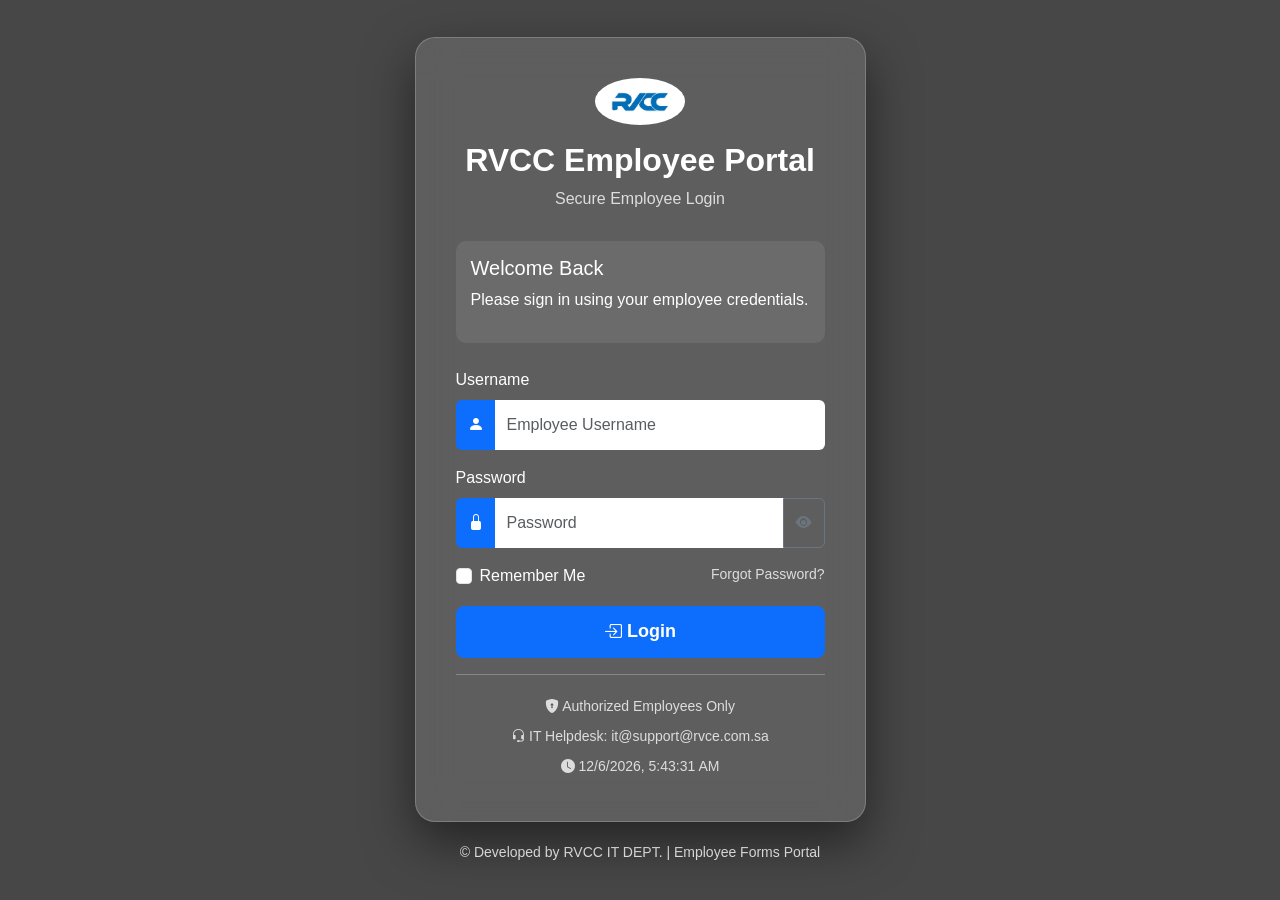
==== commit 1335dbbe: "login access" ====
--- a/admin.html
+++ b/admin.html
@@ -6,7 +6,7 @@
 <meta charset="UTF-8">
 <meta name="viewport" content="width=device-width, initial-scale=1">
 
-<title>Administration Forms | Company Employee Portal</title>
+<title>Administration Forms | RVCC Employee Portal</title>
 
 <link href="https://cdn.jsdelivr.net/npm/bootstrap@5.3.7/dist/css/bootstrap.min.css" rel="stylesheet">
 <link rel="stylesheet" href="https://cdn.jsdelivr.net/npm/bootstrap-icons@1.11.3/font/bootstrap-icons.min.css">
@@ -19,62 +19,153 @@
 </head>
 
 <body>
-
 <!-- ================= NAVBAR ================= -->
 
-<nav class="navbar navbar-expand-lg navbar-dark fixed-top">
+<nav class="navbar navbar-expand-lg navbar-dark bg-dark shadow-sm fixed-top">
 
 <div class="container">
 
-<a class="navbar-brand" href="index.html">
-
-<img src="images/logo.png" width="40">
-
-RVCC FORMS PORTAL
-
-</a>
-
-<button class="navbar-toggler"
-
-type="button"
-
-data-bs-toggle="collapse"
-
-data-bs-target="#navbar">
-
-<span class="navbar-toggler-icon"></span>
-
-</button>
-
-<div class="collapse navbar-collapse" id="navbar">
-
-<ul class="navbar-nav ms-auto">
-
-<li class="nav-item"><a class="nav-link" href="index.html">Home</a></li>
-
-<li class="nav-item"><a class="nav-link" href="hr.html">HR</a></li>
-
-<li class="nav-item"><a class="nav-link" href="it.html">IT</a></li>
-
-<li class="nav-item"><a class="nav-link" href="finance.html">Finance</a></li>
-
-<li class="nav-item"><a class="nav-link" href="procurement.html">Procurement</a></li>
-
-<li class="nav-item"><a class="nav-link" href="hse.html">HSE</a></li>
-
-<li class="nav-item"><a class="nav-link active" href="admin.html">Admin</a></li>
-
-<li class="nav-item"><a class="nav-link" href="contact.html">Contact</a></li>
-
-</ul>
-
-<button id="darkMode" class="btn btn-outline-light ms-3">
-
-<i class="bi bi-moon-stars-fill"></i>
-
-</button>
-
-</div>
+    <!-- Logo -->
+
+    <a class="navbar-brand fw-bold d-flex align-items-center" href="index.html">
+
+        <img src="images/logo.png"
+             width="40"
+             class="me-2 rounded-circle bg-white p-1">
+
+        RVCC Portal
+
+    </a>
+
+    <!-- Mobile Menu -->
+
+    <button class="navbar-toggler"
+            type="button"
+            data-bs-toggle="collapse"
+            data-bs-target="#navbar">
+
+        <span class="navbar-toggler-icon"></span>
+
+    </button>
+
+    <div class="collapse navbar-collapse" id="navbar">
+
+        <!-- Left Navigation -->
+
+        <ul class="navbar-nav mx-auto">
+
+            <li class="nav-item">
+                <a class="nav-link" href="index.html">
+                    <i class="bi bi-house-door"></i> Home
+                </a>
+            </li>
+
+            <li class="nav-item">
+                <a class="nav-link" href="hr.html">
+                    HR
+                </a>
+            </li>
+
+            <li class="nav-item">
+                <a class="nav-link" href="it.html">
+                    IT
+                </a>
+            </li>
+
+            <li class="nav-item">
+                <a class="nav-link" href="finance.html">
+                    Finance
+                </a>
+            </li>
+
+            <li class="nav-item">
+                <a class="nav-link" href="procurement.html">
+                    Procurement
+                </a>
+            </li>
+
+            <li class="nav-item">
+                <a class="nav-link" href="admin.html">
+                    Admin
+                </a>
+            </li>
+
+            <li class="nav-item">
+
+                <a class="nav-link"
+                   href="qhse.html">
+
+                    QHSE
+
+                </a>
+
+            </li>
+
+            <li class="nav-item">
+
+                <a class="nav-link"
+                   href="policies.html">
+
+                    Policies
+
+                </a>
+
+            </li>
+
+            <li class="nav-item">
+
+                <a class="nav-link"
+                   href="contact.html">
+
+                    Contact
+
+                </a>
+
+            </li>
+
+        </ul>
+
+        <!-- Right Side -->
+
+        <div class="d-flex align-items-center">
+
+            <!-- Dark Mode -->
+
+            <button id="darkMode"
+
+                    class="btn btn-outline-light btn-sm me-2">
+
+                <i class="bi bi-moon-stars-fill"></i>
+
+            </button>
+
+            <!-- User -->
+
+            <span
+
+                id="userLabel"
+
+                class="badge bg-primary fs-6 me-2 px-3 py-2">
+
+            </span>
+
+            <!-- Logout -->
+
+            <button
+
+                id="logoutBtn"
+
+                class="btn btn-danger btn-sm">
+
+                <i class="bi bi-box-arrow-right"></i>
+
+                Logout
+
+            </button>
+
+        </div>
+
+    </div>
 
 </div>
 
@@ -303,7 +394,7 @@
 
 <i class="bi bi-truck-front-fill form-icon text-danger"></i>
 
-<h5>Company Vehicle Request</h5>
+<h5>RVCC Vehicle Request</h5>
 
 <p>PDF Form</p>
 
@@ -387,7 +478,7 @@
 
 © <span id="currentYear"></span>
 
-Company Employee Portal
+RVCC Employee Portal
 
 </p>
 
@@ -402,7 +493,8 @@
 </button>
 
 <script src="https://cdn.jsdelivr.net/npm/bootstrap@5.3.7/dist/js/bootstrap.bundle.min.js"></script>
-
+<script src="js/auth.js"></script>
+<script src="js/user.js"></script>
 <script src="js/script.js"></script>
 <script src="js/search.js"></script>
 <script src="js/darkmode.js"></script>
--- a/css/style.css
+++ b/css/style.css
@@ -1905,6 +1905,80 @@
     cursor:pointer;
 }
 
+
+
+/* NAVBAR */
+
+.navbar{
+
+padding:12px 0;
+
+transition:.3s;
+
+}
+
+.navbar-brand{
+
+font-size:22px;
+
+}
+
+.navbar-brand img{
+
+height:42px;
+
+}
+
+.navbar-nav .nav-link{
+
+font-weight:500;
+
+margin:0 6px;
+
+transition:.3s;
+
+}
+
+.navbar-nav .nav-link:hover{
+
+color:#0dcaf0;
+
+}
+
+.navbar-nav .nav-link.active{
+
+color:#0dcaf0 !important;
+
+font-weight:600;
+
+}
+
+#userLabel{
+
+min-width:120px;
+
+text-align:center;
+
+}
+
+#logoutBtn{
+
+padding:8px 18px;
+
+}
+
+#darkMode{
+
+width:42px;
+
+height:42px;
+
+border-radius:50%;
+
+}
+
 /* =====================================================
    END OF STYLE.CSS
-===================================================== */+===================================================== */
+
+
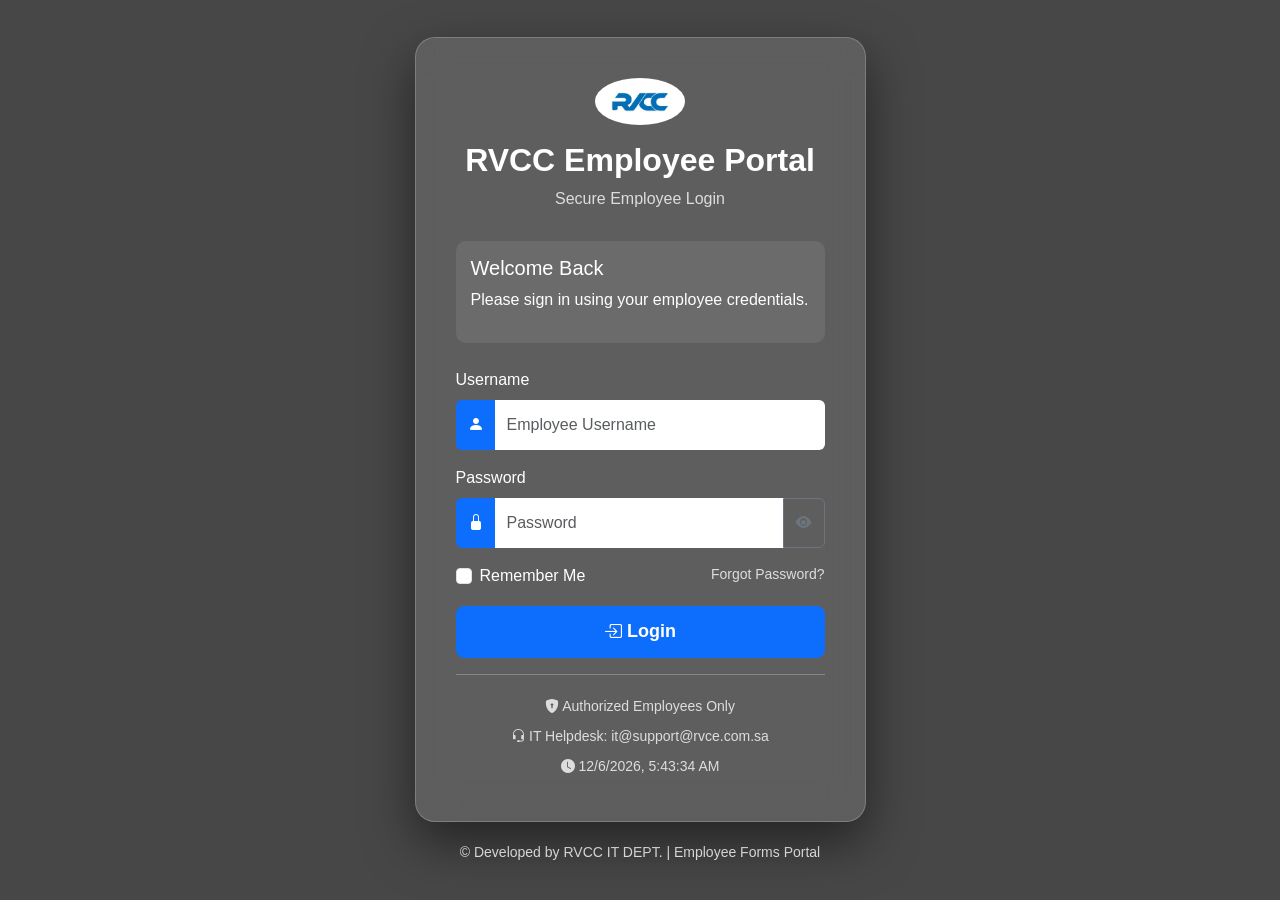
==== commit e770a0e0: "login access" ====
--- a/admin.html
+++ b/admin.html
@@ -85,7 +85,7 @@
             </li>
 
             <li class="nav-item">
-                <a class="nav-link" href="admin.html">
+                <a class="nav-link active" href="admin.html">
                     Admin
                 </a>
             </li>
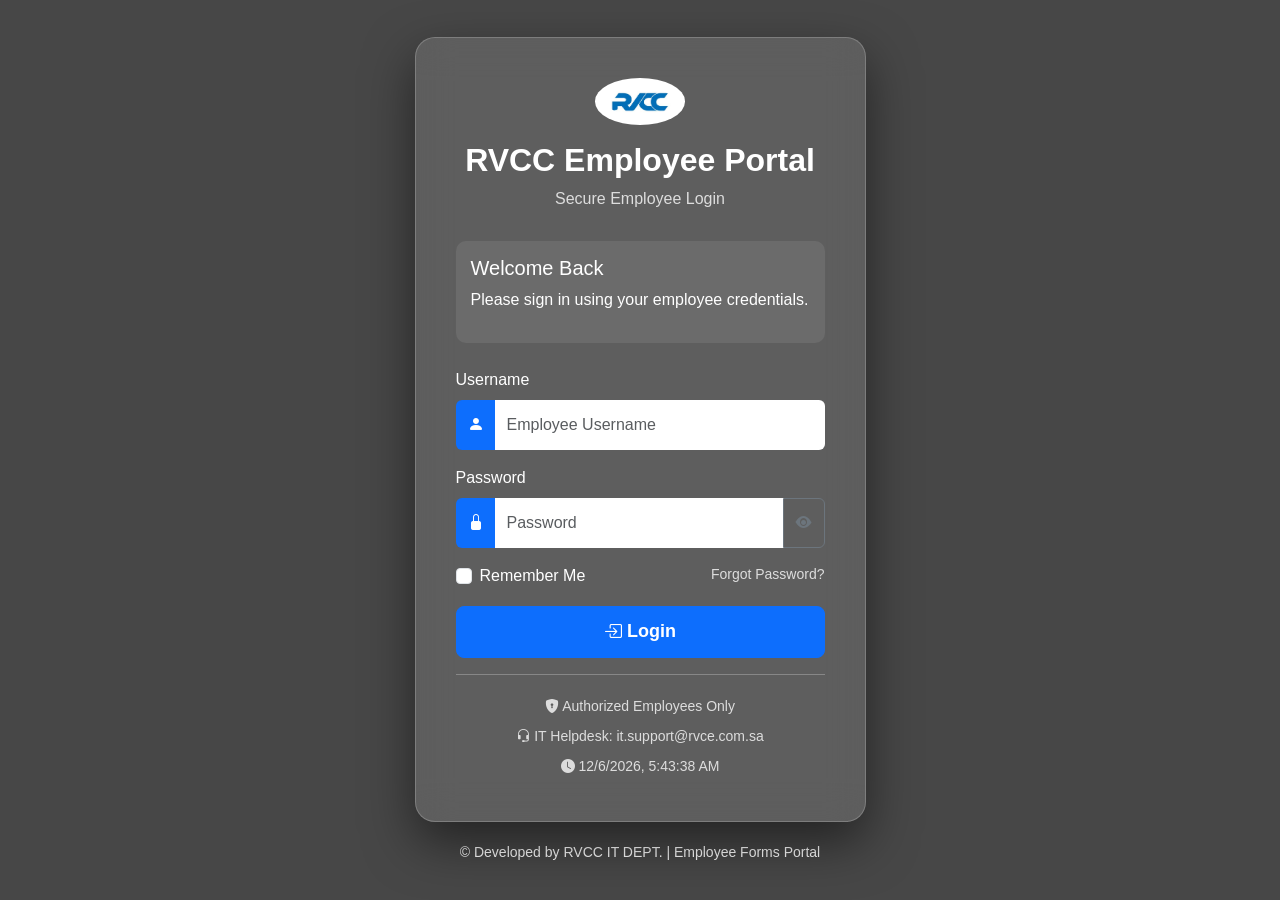
==== commit 4f093b4f: "updated code and contacts" ====
--- a/admin.html
+++ b/admin.html
@@ -1,4 +1,4 @@
-<!DOCTYPE html>
+﻿<!DOCTYPE html>
 <html lang="en">
 
 <head>
@@ -232,53 +232,53 @@
 
 <div class="form-card">
 
-<i class="bi bi-person-badge-fill form-icon text-primary"></i>
+<i class="bi bi-person-badge-fill form-icon text-admin"></i>
 
 <h5>Visitor Pass Request</h5>
 
 <p>PDF Form</p>
 
-<a href="YOUR_ONEDRIVE_LINK" class="btn btn-primary w-100" target="_blank">
-
-Download
-
-</a>
-
-</div>
-
-</div>
-
-<div class="col-lg-4 col-md-6">
-
-<div class="form-card">
-
-<i class="bi bi-car-front-fill form-icon text-success"></i>
+<a href="https://rvceksa-my.sharepoint.com/:b:/g/personal/dhanush_rvcc_com_sa/IQBT0WVympovQ5kInS9eg8kqAYgl1uXXtw35O8Sy-vDn8bg?e=c1A32u" class="btn btn-primary w-100" target="_blank">
+
+Download
+
+</a>
+
+</div>
+
+</div>
+
+<div class="col-lg-4 col-md-6">
+
+<div class="form-card">
+
+<i class="bi bi-car-front-fill form-icon text-admin"></i>
 
 <h5>Vehicle Pass Request</h5>
 
 <p>PDF Form</p>
 
-<a href="YOUR_ONEDRIVE_LINK" class="btn btn-primary w-100" target="_blank">
-
-Download
-
-</a>
-
-</div>
-
-</div>
-
-<div class="col-lg-4 col-md-6">
-
-<div class="form-card">
-
-<i class="bi bi-calendar-event-fill form-icon text-danger"></i>
+<a href="https://rvceksa-my.sharepoint.com/:b:/g/personal/dhanush_rvcc_com_sa/IQBT0WVympovQ5kInS9eg8kqAYgl1uXXtw35O8Sy-vDn8bg?e=c1A32u" class="btn btn-primary w-100" target="_blank">
+
+Download
+
+</a>
+
+</div>
+
+</div>
+
+<div class="col-lg-4 col-md-6">
+
+<div class="form-card">
+
+<i class="bi bi-calendar-event-fill form-icon text-admin"></i>
 
 <h5>Meeting Room Booking</h5>
 
 <p>Online Form</p>
 
-<a href="YOUR_ONEDRIVE_LINK" class="btn btn-primary w-100" target="_blank">
+<a href="https://rvceksa-my.sharepoint.com/:b:/g/personal/dhanush_rvcc_com_sa/IQBT0WVympovQ5kInS9eg8kqAYgl1uXXtw35O8Sy-vDn8bg?e=c1A32u" class="btn btn-primary w-100" target="_blank">
 
 Open Form
 
@@ -292,113 +292,113 @@
 
 <div class="form-card">
 
-<i class="bi bi-door-open-fill form-icon text-warning"></i>
+<i class="bi bi-door-open-fill form-icon text-admin"></i>
 
 <h5>Office Access Card</h5>
 
 <p>Word Document</p>
 
-<a href="YOUR_ONEDRIVE_LINK" class="btn btn-primary w-100" target="_blank">
-
-Download
-
-</a>
-
-</div>
-
-</div>
-
-<div class="col-lg-4 col-md-6">
-
-<div class="form-card">
-
-<i class="bi bi-box-seam-fill form-icon text-info"></i>
+<a href="https://rvceksa-my.sharepoint.com/:b:/g/personal/dhanush_rvcc_com_sa/IQBT0WVympovQ5kInS9eg8kqAYgl1uXXtw35O8Sy-vDn8bg?e=c1A32u" class="btn btn-primary w-100" target="_blank">
+
+Download
+
+</a>
+
+</div>
+
+</div>
+
+<div class="col-lg-4 col-md-6">
+
+<div class="form-card">
+
+<i class="bi bi-box-seam-fill form-icon text-admin"></i>
 
 <h5>Asset Movement Form</h5>
 
 <p>Excel Spreadsheet</p>
 
-<a href="YOUR_ONEDRIVE_LINK" class="btn btn-primary w-100" target="_blank">
-
-Download
-
-</a>
-
-</div>
-
-</div>
-
-<div class="col-lg-4 col-md-6">
-
-<div class="form-card">
-
-<i class="bi bi-pencil-square form-icon text-secondary"></i>
+<a href="https://rvceksa-my.sharepoint.com/:b:/g/personal/dhanush_rvcc_com_sa/IQBT0WVympovQ5kInS9eg8kqAYgl1uXXtw35O8Sy-vDn8bg?e=c1A32u" class="btn btn-primary w-100" target="_blank">
+
+Download
+
+</a>
+
+</div>
+
+</div>
+
+<div class="col-lg-4 col-md-6">
+
+<div class="form-card">
+
+<i class="bi bi-pencil-square form-icon text-admin"></i>
 
 <h5>Stationery Request</h5>
 
 <p>Excel Spreadsheet</p>
 
-<a href="YOUR_ONEDRIVE_LINK" class="btn btn-primary w-100" target="_blank">
-
-Download
-
-</a>
-
-</div>
-
-</div>
-
-<div class="col-lg-4 col-md-6">
-
-<div class="form-card">
-
-<i class="bi bi-envelope-paper-fill form-icon text-primary"></i>
+<a href="https://rvceksa-my.sharepoint.com/:b:/g/personal/dhanush_rvcc_com_sa/IQBT0WVympovQ5kInS9eg8kqAYgl1uXXtw35O8Sy-vDn8bg?e=c1A32u" class="btn btn-primary w-100" target="_blank">
+
+Download
+
+</a>
+
+</div>
+
+</div>
+
+<div class="col-lg-4 col-md-6">
+
+<div class="form-card">
+
+<i class="bi bi-envelope-paper-fill form-icon text-admin"></i>
 
 <h5>Courier Request</h5>
 
 <p>PDF Form</p>
 
-<a href="YOUR_ONEDRIVE_LINK" class="btn btn-primary w-100" target="_blank">
-
-Download
-
-</a>
-
-</div>
-
-</div>
-
-<div class="col-lg-4 col-md-6">
-
-<div class="form-card">
-
-<i class="bi bi-house-fill form-icon text-success"></i>
+<a href="https://rvceksa-my.sharepoint.com/:b:/g/personal/dhanush_rvcc_com_sa/IQBT0WVympovQ5kInS9eg8kqAYgl1uXXtw35O8Sy-vDn8bg?e=c1A32u" class="btn btn-primary w-100" target="_blank">
+
+Download
+
+</a>
+
+</div>
+
+</div>
+
+<div class="col-lg-4 col-md-6">
+
+<div class="form-card">
+
+<i class="bi bi-house-fill form-icon text-admin"></i>
 
 <h5>Accommodation Request</h5>
 
 <p>Word Document</p>
 
-<a href="YOUR_ONEDRIVE_LINK" class="btn btn-primary w-100" target="_blank">
-
-Download
-
-</a>
-
-</div>
-
-</div>
-
-<div class="col-lg-4 col-md-6">
-
-<div class="form-card">
-
-<i class="bi bi-truck-front-fill form-icon text-danger"></i>
+<a href="https://rvceksa-my.sharepoint.com/:b:/g/personal/dhanush_rvcc_com_sa/IQBT0WVympovQ5kInS9eg8kqAYgl1uXXtw35O8Sy-vDn8bg?e=c1A32u" class="btn btn-primary w-100" target="_blank">
+
+Download
+
+</a>
+
+</div>
+
+</div>
+
+<div class="col-lg-4 col-md-6">
+
+<div class="form-card">
+
+<i class="bi bi-truck-front-fill form-icon text-admin"></i>
 
 <h5>RVCC Vehicle Request</h5>
 
 <p>PDF Form</p>
 
-<a href="YOUR_ONEDRIVE_LINK" class="btn btn-primary w-100" target="_blank">
+<a href="https://rvceksa-my.sharepoint.com/:b:/g/personal/dhanush_rvcc_com_sa/IQBT0WVympovQ5kInS9eg8kqAYgl1uXXtw35O8Sy-vDn8bg?e=c1A32u" class="btn btn-primary w-100" target="_blank">
 
 Download
 
@@ -476,7 +476,7 @@
 
 <p>
 
-© <span id="currentYear"></span>
+Â© <span id="currentYear"></span>
 
 RVCC Employee Portal
 
@@ -502,5 +502,7 @@
 <script src="js/scroll.js"></script>
 <script src="js/announcements.js"></script>
 
+<script src="js/recentVisits.js"></script>
+
 </body>
 </html>
--- a/css/style.css
+++ b/css/style.css
@@ -278,7 +278,7 @@
 #0d6efd,
 #002b5b);
 
-min-height:100vh;
+min-height:auto;
 
 display:flex;
 
@@ -286,7 +286,7 @@
 
 color:white;
 
-padding-top:120px;
+padding:130px 0 60px;
 
 }
 
@@ -1033,11 +1033,21 @@
 
     display:none;
 
+    align-items:center;
+
+    justify-content:center;
+
     z-index:999;
 
     box-shadow:0 8px 20px rgba(13,110,253,.35);
 
     transition:.35s;
+
+}
+
+.scroll-top i{
+
+    line-height:1;
 
 }
 
@@ -1640,6 +1650,18 @@
 .text-admin{
 
     color:#6f42c1;
+
+}
+
+.text-procurement{
+
+    color:#fd7e14;
+
+}
+
+.text-qhse{
+
+    color:#20c997;
 
 }
 
@@ -1969,12 +1991,124 @@
 
 #darkMode{
 
-width:42px;
-
-height:42px;
+width:44px;
+
+height:44px;
 
 border-radius:50%;
 
+display:flex;
+
+align-items:center;
+
+justify-content:center;
+
+padding:0;
+
+background:rgba(0,0,0,.25);
+
+}
+
+#darkMode:hover{
+
+background:rgba(0,0,0,.4);
+
+}
+
+#darkMode i{
+
+font-size:20px;
+
+line-height:1;
+
+}
+
+/* =====================================================
+   RECENT VISITS
+===================================================== */
+
+.recent-visits-bar{
+
+    background:var(--white);
+
+    border-bottom:1px solid #e5e7eb;
+
+    padding:16px 0;
+
+}
+
+.recent-visits-bar .container{
+
+    display:flex;
+
+    flex-wrap:wrap;
+
+    align-items:center;
+
+    gap:12px;
+
+}
+
+.recent-visits-label{
+
+    display:flex;
+
+    align-items:center;
+
+    gap:8px;
+
+    font-weight:600;
+
+    color:var(--secondary);
+
+    white-space:nowrap;
+
+    margin:0;
+
+}
+
+#recentVisits{
+
+    display:flex;
+
+    flex-wrap:wrap;
+
+    gap:10px;
+
+}
+
+.recent-visit-chip{
+
+    display:inline-flex;
+
+    align-items:center;
+
+    gap:6px;
+
+    background:var(--light);
+
+    color:var(--secondary);
+
+    padding:8px 16px;
+
+    border-radius:30px;
+
+    font-size:14px;
+
+    font-weight:500;
+
+    transition:.3s;
+
+}
+
+.recent-visit-chip:hover{
+
+    background:var(--primary);
+
+    color:#fff;
+
+    transform:translateY(-3px);
+
 }
 
 /* =====================================================
--- a/css/darkmode.css
+++ b/css/darkmode.css
@@ -34,11 +34,33 @@
 body.dark-mode .announcement-card,
 body.dark-mode .dashboard-widget,
 body.dark-mode .category-card,
-body.dark-mode .document-item{
+body.dark-mode .document-item,
+body.dark-mode .department-card{
 
     background:#1f2937;
     color:#f5f5f5;
     border:1px solid #374151;
+
+}
+
+body.dark-mode .department-card h5,
+body.dark-mode .department-card i{
+
+    color:#f5f5f5;
+
+}
+
+body.dark-mode .department-card:hover{
+
+    background:linear-gradient(135deg,var(--primary),var(--secondary));
+
+}
+
+body.dark-mode .department-card:hover,
+body.dark-mode .department-card:hover h5,
+body.dark-mode .department-card:hover i{
+
+    color:#ffffff;
 
 }
 
@@ -195,6 +217,49 @@
 body.dark-mode .scroll-top{
 
     background:#2563eb;
+
+}
+
+/* Dark Mode Toggle Button */
+
+body.dark-mode #darkMode{
+
+    background:rgba(255,255,255,.15);
+
+}
+
+body.dark-mode #darkMode:hover{
+
+    background:rgba(255,255,255,.3);
+
+}
+
+/* Recent Visits */
+
+body.dark-mode .recent-visits-bar{
+
+    background:#111827;
+    border-bottom:1px solid #374151;
+
+}
+
+body.dark-mode .recent-visits-label{
+
+    color:#ffffff;
+
+}
+
+body.dark-mode .recent-visit-chip{
+
+    background:#1f2937;
+    color:#e8e8e8;
+
+}
+
+body.dark-mode .recent-visit-chip:hover{
+
+    background:#2563eb;
+    color:#ffffff;
 
 }
 
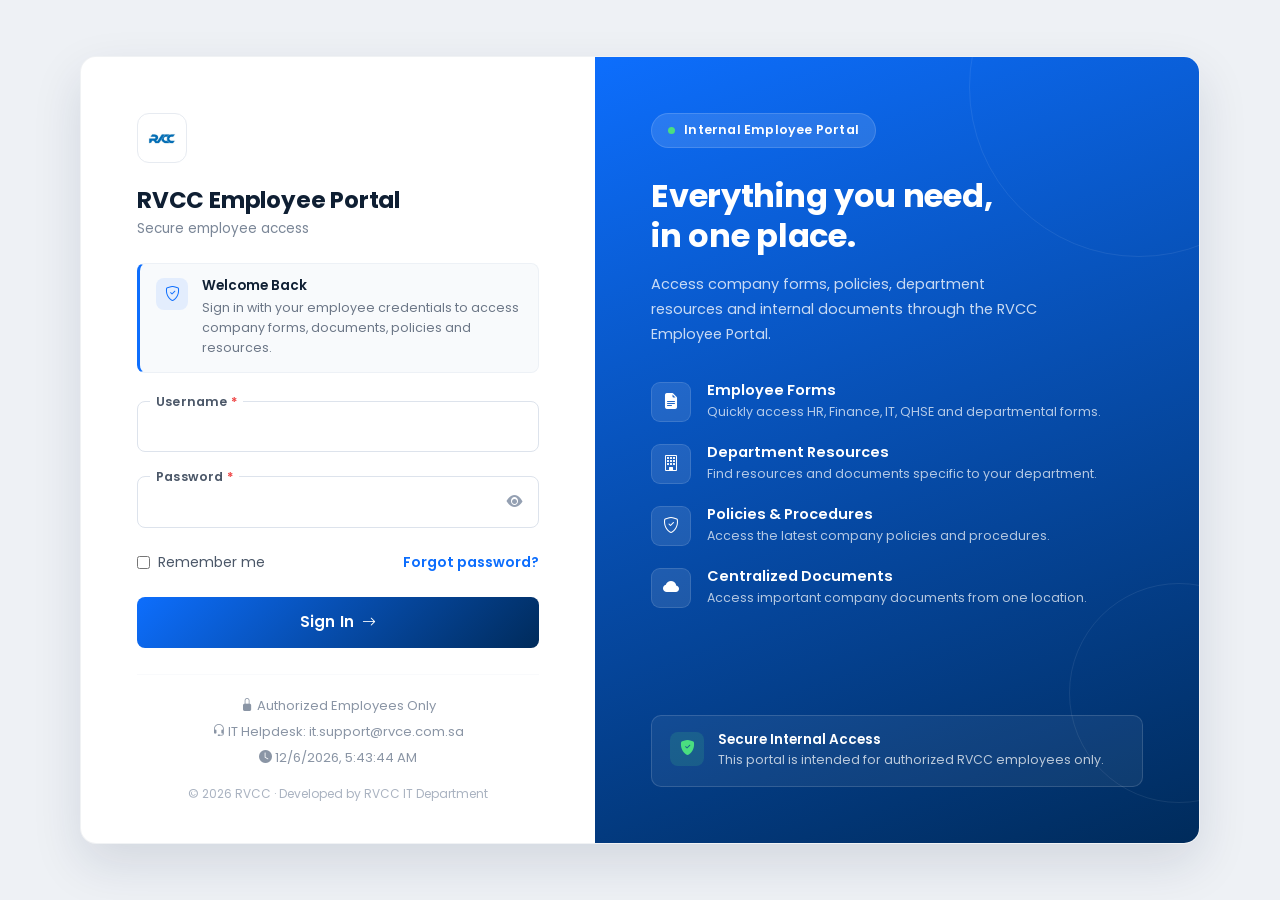
==== commit caeffb77: "new codes added" ====
--- a/admin.html
+++ b/admin.html
@@ -61,6 +61,17 @@
             </li>
 
             <li class="nav-item">
+
+                <a class="nav-link"
+                   href="policies.html">
+
+                    Policies
+
+                </a>
+
+            </li>
+
+            <li class="nav-item">
                 <a class="nav-link" href="hr.html">
                     HR
                 </a>
@@ -96,17 +107,6 @@
                    href="qhse.html">
 
                     QHSE
-
-                </a>
-
-            </li>
-
-            <li class="nav-item">
-
-                <a class="nav-link"
-                   href="policies.html">
-
-                    Policies
 
                 </a>
 
@@ -472,17 +472,119 @@
 
 <footer class="footer">
 
-<div class="container text-center">
-
-<p>
-
-Â© <span id="currentYear"></span>
-
-RVCC Employee Portal
-
-</p>
-
-</div>
+    <div class="container">
+
+        <div class="row">
+
+            <!-- RVCC -->
+
+            <div class="col-lg-4">
+
+                <h4>RVCC Employee Portal</h4>
+
+                <p>
+
+                    Internal employee portal for accessing forms,
+                    RVCC policies,
+                    HR documents,
+                    IT requests,
+                    announcements and useful links.
+
+                </p>
+
+            </div>
+
+            <!-- Quick Links -->
+
+            <div class="col-lg-3">
+
+                <h5>Quick Links</h5>
+
+                <ul class="footer-links">
+
+                    <li><a href="index.html">Home</a></li>
+
+                    <li><a href="hr.html">HR Forms</a></li>
+
+                    <li><a href="it.html">IT Forms</a></li>
+
+                    <li><a href="finance.html">Finance</a></li>
+
+                    <li><a href="procurement.html">Procurement</a></li>
+
+                    <li><a href="admin.html">Administration</a></li>
+
+                    <li><a href="qhse.html">QHSE</a></li>
+
+                </ul>
+
+            </div>
+
+            <!-- Resources -->
+
+            <div class="col-lg-2">
+
+                <h5>Resources</h5>
+
+                <ul class="footer-links">
+
+                    <li><a href="policies.html">Policies</a></li>
+
+                    <li><a href="contact.html">Contact</a></li>
+
+                    <li><a href="https://onedrive.live.com" target="_blank">OneDrive</a></li>
+
+                    <li><a href="https://forms.cloud.microsoft/r/TFFF91uHb5" target="_blank">Helpdesk</a></li>
+
+                </ul>
+
+            </div>
+
+            <!-- Social -->
+
+            <div class="col-lg-3">
+
+                <h5>Contact</h5>
+
+                <div class="social-icons">
+
+                    <a href="mailto:it.support@rvce.com.sa" title="Email IT Support">
+                        <i class="bi bi-envelope-fill"></i>
+                    </a>
+
+                    <a href="contact.html" title="Department Phone Directory">
+                        <i class="bi bi-telephone-fill"></i>
+                    </a>
+
+                    <a href="https://riyadh-villas.com/" title="RVCC Website">
+                        <i class="bi bi-globe"></i>
+                    </a>
+
+                    <a href="https://www.linkedin.com/company/riyadh-villas-contracting-company/" target="_blank">
+                        <i class="bi bi-linkedin"></i>
+                    </a>
+
+                </div>
+
+            </div>
+
+        </div>
+
+        <hr>
+
+        <div class="text-center">
+
+            <p>
+
+                Â© <span id="currentYear"></span>
+
+                RVCC Employee Portal
+
+            </p>
+
+        </div>
+
+    </div>
 
 </footer>
 
--- a/css/style.css
+++ b/css/style.css
@@ -407,6 +407,10 @@
 
 .portal-card:hover{
 
+    background:linear-gradient(135deg,var(--primary),var(--secondary));
+
+    color:#fff;
+
     transform:translateY(-10px);
 
     box-shadow:0 25px 40px rgba(13,110,253,.18);
@@ -581,6 +585,10 @@
 
 .form-card:hover{
 
+    background:linear-gradient(135deg,var(--primary),var(--secondary));
+
+    color:#fff;
+
     transform:translateY(-10px);
 
     box-shadow:0 20px 35px rgba(0,0,0,.15);
@@ -693,10 +701,12 @@
 
 .policy-card:hover{
 
+    background:linear-gradient(135deg,var(--primary),var(--secondary));
+
+    color:#fff;
+
     transform:translateY(-8px);
 
-    border-top:5px solid var(--primary);
-
 }
 
 .policy-card i{
@@ -804,9 +814,11 @@
 
 .contact-card:hover{
 
+    background:linear-gradient(135deg,var(--primary),var(--secondary));
+
+    color:#fff;
+
     transform:translateY(-10px);
-
-    border-top:5px solid var(--primary);
 
 }
 
@@ -1145,6 +1157,50 @@
     overflow:hidden;
 
     position:relative;
+
+}
+
+.portal-card:hover h4,
+.form-card:hover h5,
+.policy-card:hover h5,
+.contact-card:hover h5{
+
+    color:#fff;
+
+}
+
+.portal-card:hover i,
+.form-card:hover i,
+.policy-card:hover i,
+.contact-card:hover i{
+
+    color:#fff !important;
+
+}
+
+.portal-card:hover p,
+.form-card:hover p,
+.policy-card:hover p,
+.contact-card:hover p{
+
+    color:rgba(255,255,255,.85);
+
+}
+
+.portal-card:hover .btn,
+.form-card:hover .btn,
+.policy-card:hover .btn{
+
+    background:#fff;
+    color:var(--primary);
+
+}
+
+.portal-card:hover .btn:hover,
+.form-card:hover .btn:hover,
+.policy-card:hover .btn:hover{
+
+    background:#eef5ff;
 
 }
 
--- a/css/darkmode.css
+++ b/css/darkmode.css
@@ -50,7 +50,11 @@
 
 }
 
-body.dark-mode .department-card:hover{
+body.dark-mode .department-card:hover,
+body.dark-mode .portal-card:hover,
+body.dark-mode .form-card:hover,
+body.dark-mode .policy-card:hover,
+body.dark-mode .contact-card:hover{
 
     background:linear-gradient(135deg,var(--primary),var(--secondary));
 
@@ -58,9 +62,40 @@
 
 body.dark-mode .department-card:hover,
 body.dark-mode .department-card:hover h5,
-body.dark-mode .department-card:hover i{
-
-    color:#ffffff;
+body.dark-mode .portal-card:hover h4,
+body.dark-mode .form-card:hover h5,
+body.dark-mode .policy-card:hover h5,
+body.dark-mode .contact-card:hover h5{
+
+    color:#ffffff;
+
+}
+
+body.dark-mode .department-card:hover i,
+body.dark-mode .portal-card:hover i,
+body.dark-mode .form-card:hover i,
+body.dark-mode .policy-card:hover i,
+body.dark-mode .contact-card:hover i{
+
+    color:#ffffff !important;
+
+}
+
+body.dark-mode .portal-card:hover p,
+body.dark-mode .form-card:hover p,
+body.dark-mode .policy-card:hover p,
+body.dark-mode .contact-card:hover p{
+
+    color:rgba(255,255,255,.85);
+
+}
+
+body.dark-mode .portal-card:hover .btn,
+body.dark-mode .form-card:hover .btn,
+body.dark-mode .policy-card:hover .btn{
+
+    background:#ffffff;
+    color:var(--primary);
 
 }
 
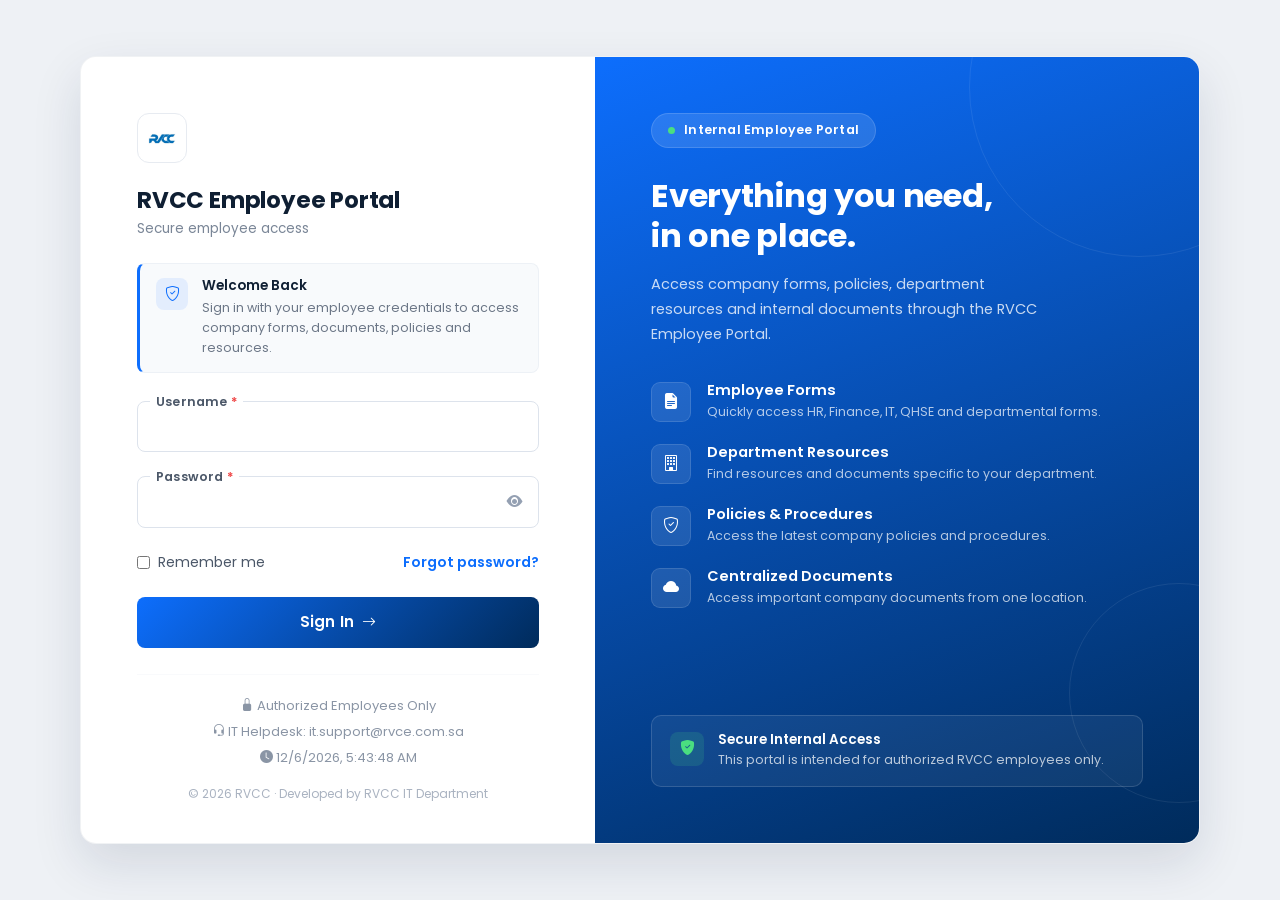
==== commit 2d8c534e: "new codes added" ====
--- a/admin.html
+++ b/admin.html
@@ -230,179 +230,143 @@
 
 <div class="col-lg-4 col-md-6">
 
-<div class="form-card">
-
-<i class="bi bi-person-badge-fill form-icon text-admin"></i>
+<div class="form-card opacity-75">
+
+<i class="bi bi-person-badge-fill form-icon text-muted"></i>
 
 <h5>Visitor Pass Request</h5>
 
-<p>PDF Form</p>
-
-<a href="https://rvceksa-my.sharepoint.com/:b:/g/personal/dhanush_rvcc_com_sa/IQBT0WVympovQ5kInS9eg8kqAYgl1uXXtw35O8Sy-vDn8bg?e=c1A32u" class="btn btn-primary w-100" target="_blank">
-
-Download
-
-</a>
-
-</div>
-
-</div>
-
-<div class="col-lg-4 col-md-6">
-
-<div class="form-card">
-
-<i class="bi bi-car-front-fill form-icon text-admin"></i>
+<p><span class="badge bg-secondary">Not Active</span></p>
+
+<button type="button" class="btn btn-secondary w-100" disabled>Form Not Received Yet</button>
+
+</div>
+
+</div>
+
+<div class="col-lg-4 col-md-6">
+
+<div class="form-card opacity-75">
+
+<i class="bi bi-car-front-fill form-icon text-muted"></i>
 
 <h5>Vehicle Pass Request</h5>
 
-<p>PDF Form</p>
-
-<a href="https://rvceksa-my.sharepoint.com/:b:/g/personal/dhanush_rvcc_com_sa/IQBT0WVympovQ5kInS9eg8kqAYgl1uXXtw35O8Sy-vDn8bg?e=c1A32u" class="btn btn-primary w-100" target="_blank">
-
-Download
-
-</a>
-
-</div>
-
-</div>
-
-<div class="col-lg-4 col-md-6">
-
-<div class="form-card">
-
-<i class="bi bi-calendar-event-fill form-icon text-admin"></i>
+<p><span class="badge bg-secondary">Not Active</span></p>
+
+<button type="button" class="btn btn-secondary w-100" disabled>Form Not Received Yet</button>
+
+</div>
+
+</div>
+
+<div class="col-lg-4 col-md-6">
+
+<div class="form-card opacity-75">
+
+<i class="bi bi-calendar-event-fill form-icon text-muted"></i>
 
 <h5>Meeting Room Booking</h5>
 
-<p>Online Form</p>
-
-<a href="https://rvceksa-my.sharepoint.com/:b:/g/personal/dhanush_rvcc_com_sa/IQBT0WVympovQ5kInS9eg8kqAYgl1uXXtw35O8Sy-vDn8bg?e=c1A32u" class="btn btn-primary w-100" target="_blank">
-
-Open Form
-
-</a>
-
-</div>
-
-</div>
-
-<div class="col-lg-4 col-md-6">
-
-<div class="form-card">
-
-<i class="bi bi-door-open-fill form-icon text-admin"></i>
+<p><span class="badge bg-secondary">Not Active</span></p>
+
+<button type="button" class="btn btn-secondary w-100" disabled>Form Not Received Yet</button>
+
+</div>
+
+</div>
+
+<div class="col-lg-4 col-md-6">
+
+<div class="form-card opacity-75">
+
+<i class="bi bi-door-open-fill form-icon text-muted"></i>
 
 <h5>Office Access Card</h5>
 
-<p>Word Document</p>
-
-<a href="https://rvceksa-my.sharepoint.com/:b:/g/personal/dhanush_rvcc_com_sa/IQBT0WVympovQ5kInS9eg8kqAYgl1uXXtw35O8Sy-vDn8bg?e=c1A32u" class="btn btn-primary w-100" target="_blank">
-
-Download
-
-</a>
-
-</div>
-
-</div>
-
-<div class="col-lg-4 col-md-6">
-
-<div class="form-card">
-
-<i class="bi bi-box-seam-fill form-icon text-admin"></i>
+<p><span class="badge bg-secondary">Not Active</span></p>
+
+<button type="button" class="btn btn-secondary w-100" disabled>Form Not Received Yet</button>
+
+</div>
+
+</div>
+
+<div class="col-lg-4 col-md-6">
+
+<div class="form-card opacity-75">
+
+<i class="bi bi-box-seam-fill form-icon text-muted"></i>
 
 <h5>Asset Movement Form</h5>
 
-<p>Excel Spreadsheet</p>
-
-<a href="https://rvceksa-my.sharepoint.com/:b:/g/personal/dhanush_rvcc_com_sa/IQBT0WVympovQ5kInS9eg8kqAYgl1uXXtw35O8Sy-vDn8bg?e=c1A32u" class="btn btn-primary w-100" target="_blank">
-
-Download
-
-</a>
-
-</div>
-
-</div>
-
-<div class="col-lg-4 col-md-6">
-
-<div class="form-card">
-
-<i class="bi bi-pencil-square form-icon text-admin"></i>
+<p><span class="badge bg-secondary">Not Active</span></p>
+
+<button type="button" class="btn btn-secondary w-100" disabled>Form Not Received Yet</button>
+
+</div>
+
+</div>
+
+<div class="col-lg-4 col-md-6">
+
+<div class="form-card opacity-75">
+
+<i class="bi bi-pencil-square form-icon text-muted"></i>
 
 <h5>Stationery Request</h5>
 
-<p>Excel Spreadsheet</p>
-
-<a href="https://rvceksa-my.sharepoint.com/:b:/g/personal/dhanush_rvcc_com_sa/IQBT0WVympovQ5kInS9eg8kqAYgl1uXXtw35O8Sy-vDn8bg?e=c1A32u" class="btn btn-primary w-100" target="_blank">
-
-Download
-
-</a>
-
-</div>
-
-</div>
-
-<div class="col-lg-4 col-md-6">
-
-<div class="form-card">
-
-<i class="bi bi-envelope-paper-fill form-icon text-admin"></i>
+<p><span class="badge bg-secondary">Not Active</span></p>
+
+<button type="button" class="btn btn-secondary w-100" disabled>Form Not Received Yet</button>
+
+</div>
+
+</div>
+
+<div class="col-lg-4 col-md-6">
+
+<div class="form-card opacity-75">
+
+<i class="bi bi-envelope-paper-fill form-icon text-muted"></i>
 
 <h5>Courier Request</h5>
 
-<p>PDF Form</p>
-
-<a href="https://rvceksa-my.sharepoint.com/:b:/g/personal/dhanush_rvcc_com_sa/IQBT0WVympovQ5kInS9eg8kqAYgl1uXXtw35O8Sy-vDn8bg?e=c1A32u" class="btn btn-primary w-100" target="_blank">
-
-Download
-
-</a>
-
-</div>
-
-</div>
-
-<div class="col-lg-4 col-md-6">
-
-<div class="form-card">
-
-<i class="bi bi-house-fill form-icon text-admin"></i>
+<p><span class="badge bg-secondary">Not Active</span></p>
+
+<button type="button" class="btn btn-secondary w-100" disabled>Form Not Received Yet</button>
+
+</div>
+
+</div>
+
+<div class="col-lg-4 col-md-6">
+
+<div class="form-card opacity-75">
+
+<i class="bi bi-house-fill form-icon text-muted"></i>
 
 <h5>Accommodation Request</h5>
 
-<p>Word Document</p>
-
-<a href="https://rvceksa-my.sharepoint.com/:b:/g/personal/dhanush_rvcc_com_sa/IQBT0WVympovQ5kInS9eg8kqAYgl1uXXtw35O8Sy-vDn8bg?e=c1A32u" class="btn btn-primary w-100" target="_blank">
-
-Download
-
-</a>
-
-</div>
-
-</div>
-
-<div class="col-lg-4 col-md-6">
-
-<div class="form-card">
-
-<i class="bi bi-truck-front-fill form-icon text-admin"></i>
+<p><span class="badge bg-secondary">Not Active</span></p>
+
+<button type="button" class="btn btn-secondary w-100" disabled>Form Not Received Yet</button>
+
+</div>
+
+</div>
+
+<div class="col-lg-4 col-md-6">
+
+<div class="form-card opacity-75">
+
+<i class="bi bi-truck-front-fill form-icon text-muted"></i>
 
 <h5>RVCC Vehicle Request</h5>
 
-<p>PDF Form</p>
-
-<a href="https://rvceksa-my.sharepoint.com/:b:/g/personal/dhanush_rvcc_com_sa/IQBT0WVympovQ5kInS9eg8kqAYgl1uXXtw35O8Sy-vDn8bg?e=c1A32u" class="btn btn-primary w-100" target="_blank">
-
-Download
-
-</a>
+<p><span class="badge bg-secondary">Not Active</span></p>
+
+<button type="button" class="btn btn-secondary w-100" disabled>Form Not Received Yet</button>
 
 </div>
 
